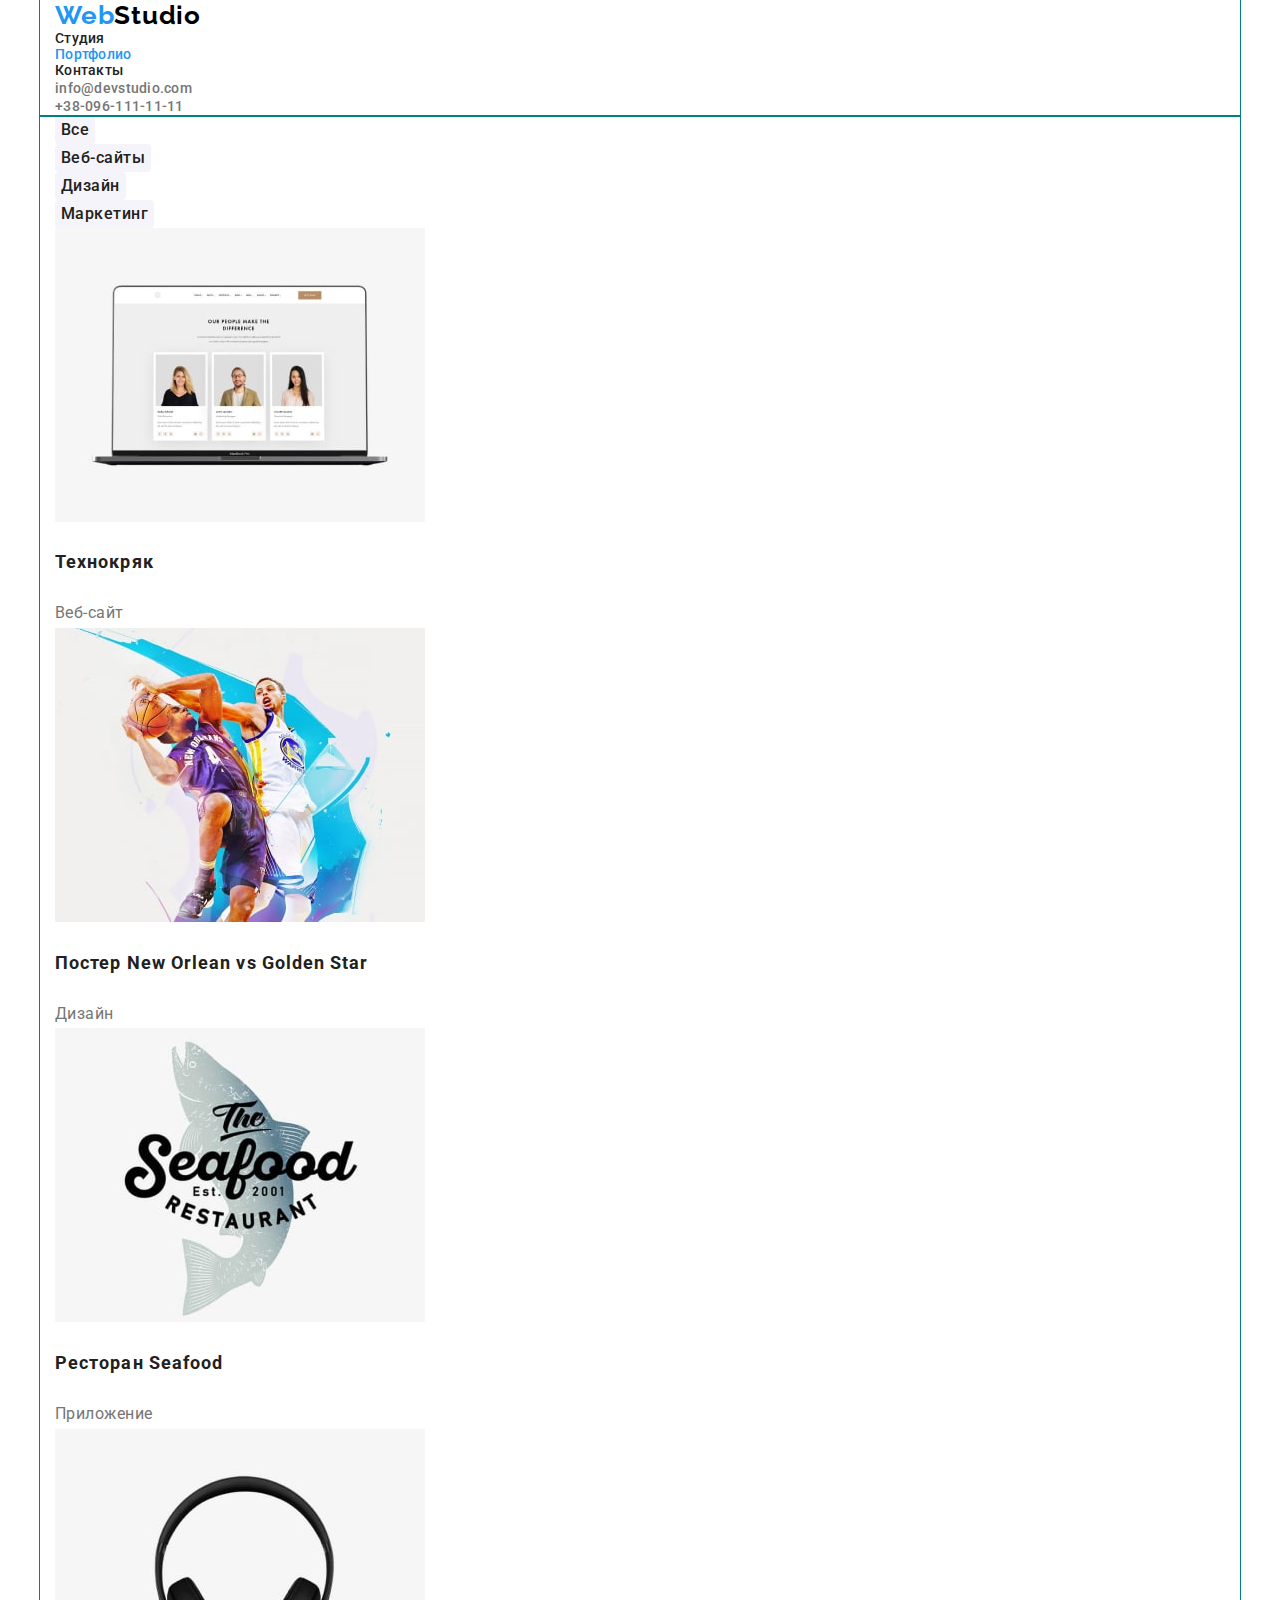
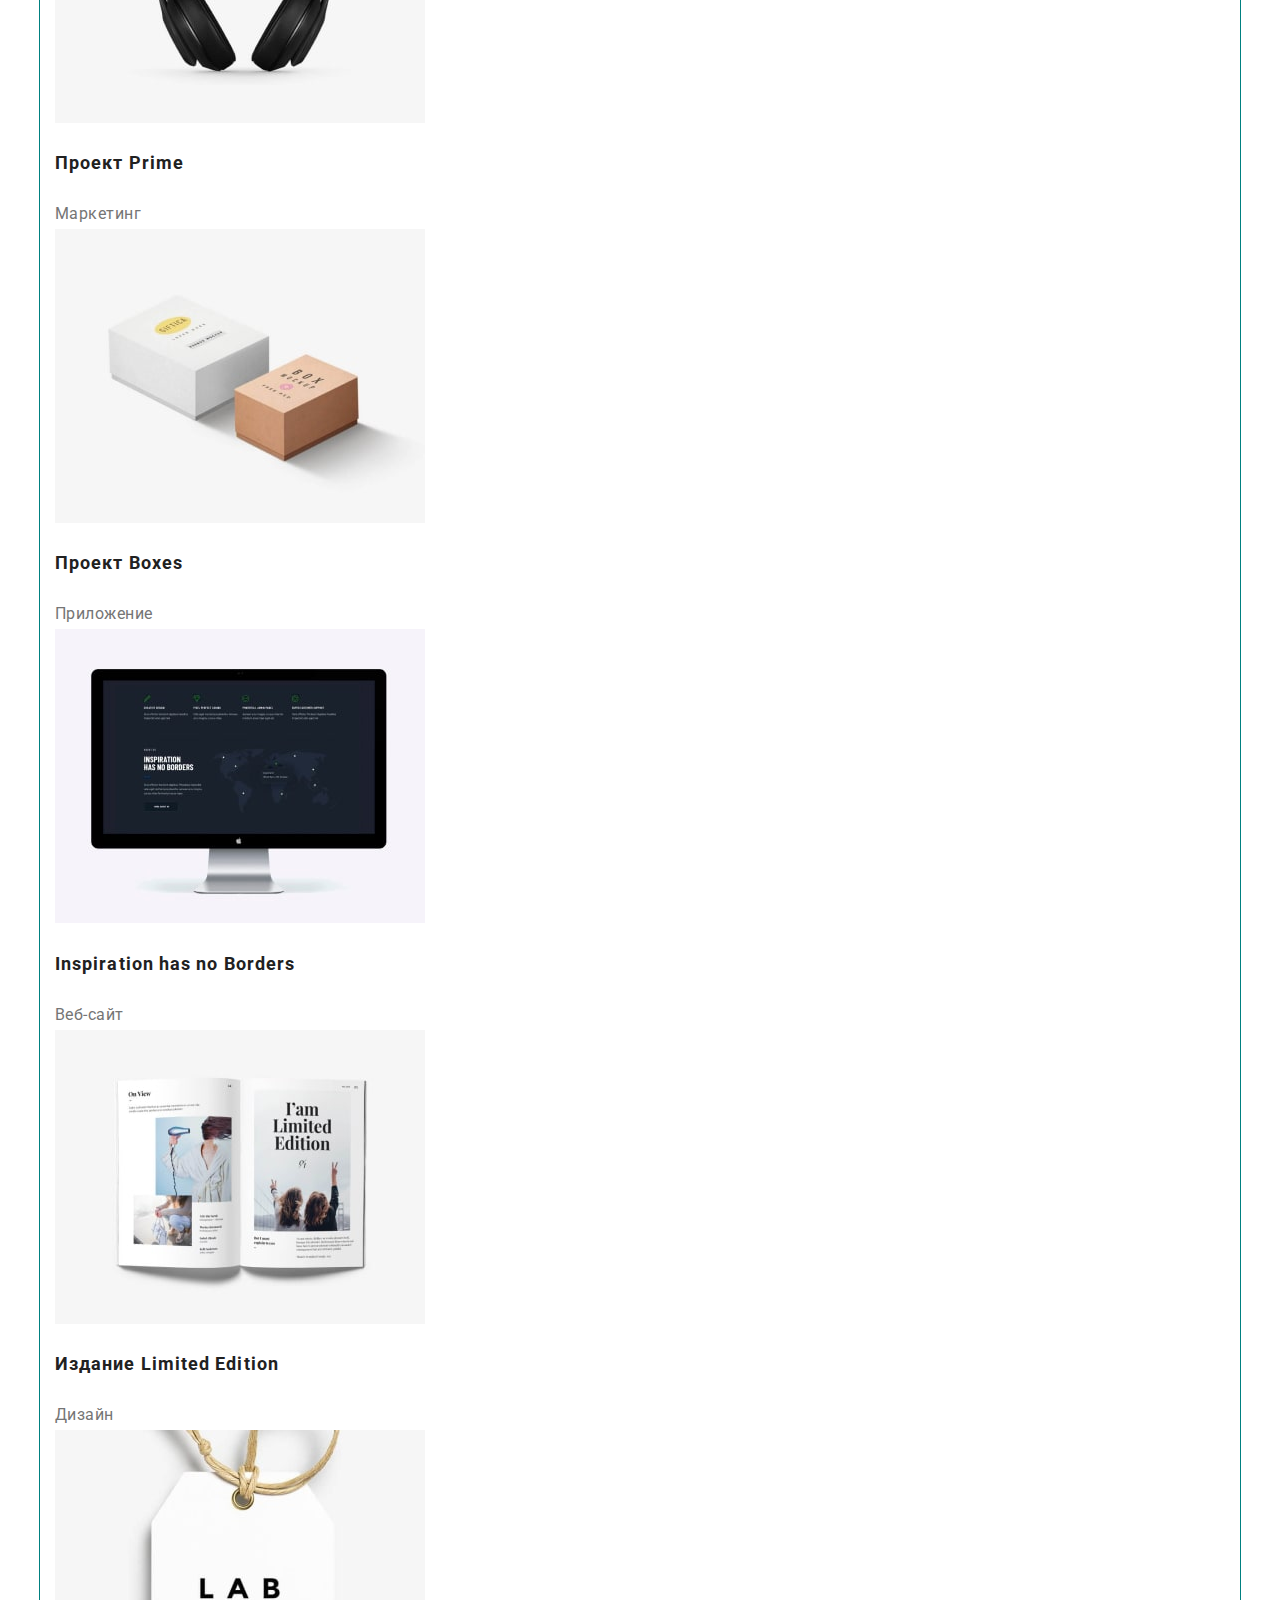
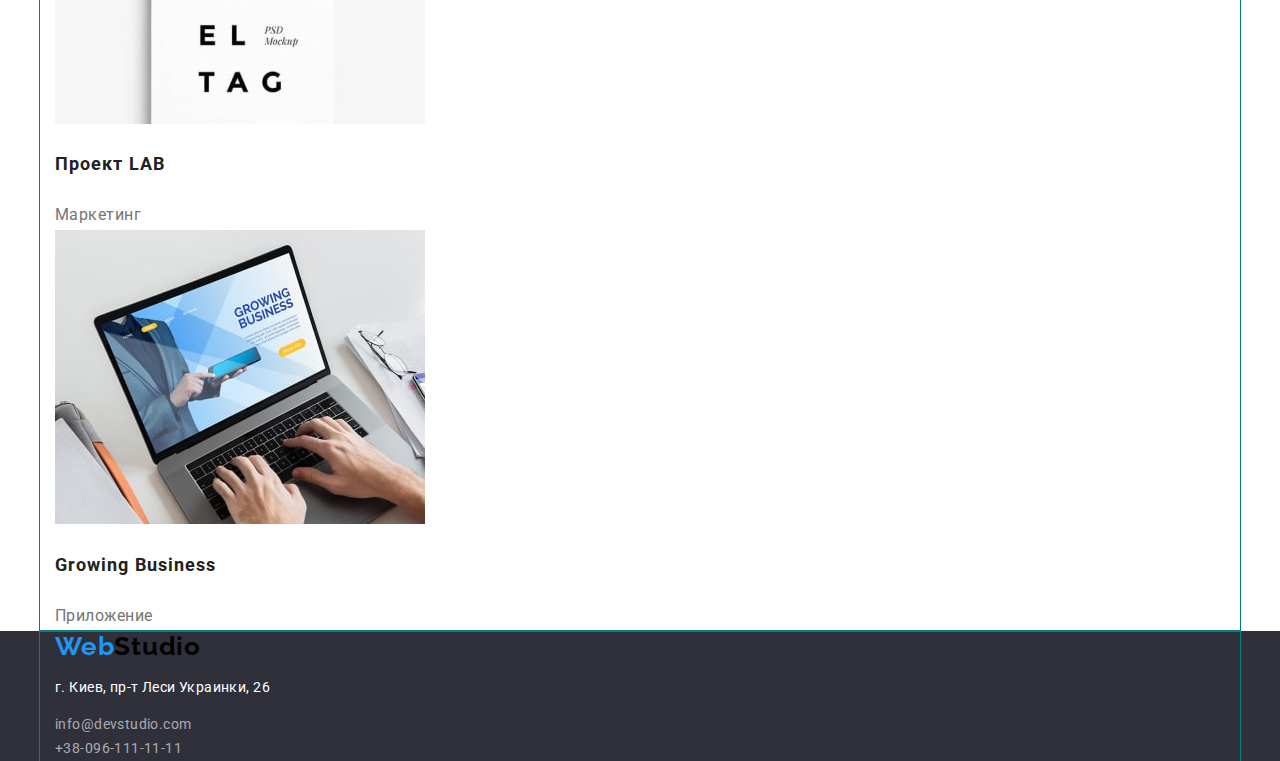
==== portfolio.html @ 567cd78f "Обнуляет margin, padding" ====
<!DOCTYPE html>
<html lang="ru">
  <head>
    <meta charset="UTF-8" />
    <meta http-equiv="X-UA-Compatible" content="IE=edge" />
    <meta name="viewport" content="width=device-width, initial-scale=1.0" />
    <title>Portfolio</title>
    <link rel="preconnect" href="https://fonts.googleapis.com" />
    <link rel="preconnect" href="https://fonts.gstatic.com" crossorigin />
    <link
      href="https://fonts.googleapis.com/css2?family=Raleway:wght@700&family=Roboto:wght@400;500;700;900&display=swap"
      rel="stylesheet"
    />
    <link
      rel="stylesheet"
      href="https://cdnjs.cloudflare.com/ajax/libs/modern-normalize/1.1.0/modern-normalize.min.css"
    />
    <link rel="stylesheet" href="./css/styles.css" />
  </head>
  <body class="page">
    <header class="page-header">
      <!-- Меню навигации -->
      <div class="container">
        <nav>
          <a href="./index.html" class="logo"><span class="part-one">Web</span>Studio</a>
          <ul class="site-nav list">
            <li>
              <a href="./index.html" class="link">Студия</a>
            </li>
            <li>
              <a href="./portfolio.html" class="link current">Портфолио</a>
            </li>
            <li>
              <a href="" class="link">Контакты</a>
            </li>
          </ul>
        </nav>
        <!-- Контакты -->
        <ul class="list">
          <li>
            <a href="mailto:info@devstudio.com " class="contact-nav">info@devstudio.com</a>
          </li>
          <li><a href="tel:+380961111111" class="contact-nav">+38-096-111-11-11</a></li>
        </ul>
      </div>
    </header>
    <main>
      <section class="section-portfolio">
        <div class="container">
          <ul class="list">
            <li><button class="button-link" type="button">Все</button></li>
            <li><button class="button-link" type="button">Веб-сайты</button></li>
            <li><button class="button-link" type="button">Дизайн</button></li>
            <li><button class="button-link" type="button">Маркетинг</button></li>
          </ul>

          <ul class="portfolio-list list">
            <li>
              <img
                src="./images/portfolio-image/portfolio-image1.jpg"
                alt="ноутбук с персоналом на экране"
                width="370"
                height="294"
              />
              <h3 class="title">Технокряк</h3>
              <p class="text">Веб-сайт</p>
            </li>
            <li>
              <img
                src="./images/portfolio-image/portfolio-image2.jpg"
                alt="два баскетболиста с мячём"
                width="370"
                height="294"
              />
              <h3 class="title">Постер New Orlean vs Golden Star</h3>
              <p class="text">Дизайн</p>
            </li>
            <li>
              <img
                src="./images/portfolio-image/portfolio-image3.jpg"
                alt="логотип ресторана "
                width="370"
                height="294"
              />
              <h3 class="title">Ресторан Seafood</h3>
              <p class="text">Приложение</p>
            </li>
            <li>
              <img
                src="./images/portfolio-image/portfolio-image4.jpg"
                alt="наушники"
                width="370"
                height="294"
              />
              <h3 class="title">Проект Prime</h3>
              <p class="text">Маркетинг</p>
            </li>
            <li>
              <img
                src="./images/portfolio-image/portfolio-image5.jpg"
                alt="две картонные коробки"
                width="370"
                height="294"
              />
              <h3 class="title">Проект Boxes</h3>
              <p class="text">Приложение</p>
            </li>
            <li>
              <img
                src="./images/portfolio-image/portfolio-image6.jpg"
                alt="монитор"
                width="370"
                height="294"
              />
              <h3 class="title">Inspiration has no Borders</h3>
              <p class="text">Веб-сайт</p>
            </li>
            <li>
              <img
                src="./images/portfolio-image/portfolio-image7.jpg"
                alt="открытая книга"
                width="370"
                height="294"
              />
              <h3 class="title">Издание Limited Edition</h3>
              <p class="text">Дизайн</p>
            </li>
            <li>
              <img
                src="./images/portfolio-image/portfolio-image8.jpg"
                alt="этикетка с лэйблом"
                width="370"
                height="294"
              />
              <h3 class="title">Проект LAB</h3>
              <p class="text">Маркетинг</p>
            </li>
            <li>
              <img
                src="./images/portfolio-image/portfolio-image9.jpg"
                alt="мужчина работает на ноутбуке"
                width="370"
                height="294"
              />
              <h3 class="title">Growing Business</h3>
              <p class="text">Приложение</p>
            </li>
          </ul>
        </div>
      </section>
    </main>
    <!-- Подвал -->
    <footer class="footer">
      <div class="container">
        <a href="./index.html" class="logo"><span class="part-one">Web</span>Studio</a>
        <address>
          <p class="adres">г. Киев, пр-т Леси Украинки, 26</p>
          <ul class="list">
            <li>
              <a href="mailto:info@devstudio.com " class="contact-footer">info@devstudio.com</a>
            </li>
            <li><a href="tel:+380961111111" class="contact-footer">+38-096-111-11-11</a></li>
          </ul>
        </address>
      </div>
    </footer>
  </body>
</html>
---- css/styles.css ----
/* Цвет основного текста #757575 */
/* Цвет заголовков #212121 */
/* Белые цвет #ffffff */
/*Акцент  #2196F3*/
/* фон секции "наша команда" #F5F4FA */

:root {
  --primary-text-color: #757575;
  --title-text-color: #212121;
  --accent-color: #2196f3;
  --primary-white-color: #ffffff;
  --primary-button-color: #f5f4fa;
  --logo-second-part: #000000;
  --primary-bcg-color: #2f303a;
  --section-team-color: #f5f4fa;
}

.list {
  padding: 0;
  margin: 0;
  list-style: none;
}
a {
  text-decoration: none;
}

.page {
  background-color: var(--primary-white-color);
  color: var(--primary-text-color);
  font-family: Roboto, sans-serif;
}
.container {
  width: 1200px;
  padding-left: 15px;
  padding-right: 15px;
  margin: 0 auto;
  outline: solid 1px teal;
}

/*------------------------------------------------- logo------------------------------------ */
.logo {
  color: var(--logo-second-part);
  font-family: Raleway;
  font-weight: 700;
  font-size: 26px;
  line-height: 1.19;
  letter-spacing: 0.03em;
}

.logo .part-one {
  color: var(--accent-color);
}

/* главная навигация */
.site-nav {
  font-weight: 500;
  font-size: 14px;
  line-height: 1.14;
  letter-spacing: 0.02em;
}
.site-nav .link {
  color: var(--title-text-color);
}
.site-nav .link:hover,
.site-nav .link:focus {
  color: var(--accent-color);
}
.site-nav .link.current {
  color: var(--accent-color);
}

/*------------------------------------------ Контакты в главном меню -------------------------------*/

.contact-nav {
  color: var(--primary-text-color);
  font-style: normal;
  font-weight: 500;
  font-size: 14px;
  line-height: 1.14;
  letter-spacing: 0.02em;
}
.contact-nav:hover {
  color: var(--accent-color);
}

/*------------------------------------------------------- Секция hero ----------------------------------------*/
.hero {
  background-color: var(--primary-bcg-color);
}
.hero .title {
  margin-top: 0;
  margin-bottom: 0;
  color: var(--primary-white-color);
  font-style: normal;
  font-weight: 900;
  font-size: 44px;
  line-height: 1.36;
  text-align: center;
  letter-spacing: 0.06em;
  text-transform: uppercase;
}
.button {
  color: var(--primary-white-color);
  background-color: var(--accent-color);
  font-family: inherit;
  font-weight: 700;
  font-size: 16px;
  line-height: 1.88;
  /* display: flex;
  align-items: center; */
  text-align: center;
  padding: 10px 32px;
  display: inline-block;
  min-width: 200px;
  letter-spacing: 0.06em;
  border: none;
  border-radius: 4px;
  cursor: pointer;
}

/* -------------------------------------------------------Наши особенности --------------------------*/

.feature-list {
  margin-top: 0;
}
.feature-list .title {
  margin-top: 0;
  color: var(--title-text-color);
  font-style: 400;
  font-size: 14px;
  line-height: 1.14;
  letter-spacing: 0.03em;
  text-transform: uppercase;
}
.feature-list .text {
  font-style: normal;
  font-weight: 400;
  font-size: 14px;
  line-height: 1.71;
  letter-spacing: 0.03em;
}
/* --------------------------------------------------Чем мы занимаемся ---------------------------------*/
.section-work .title {
  margin-top: 0;
  margin-bottom: 0;
  color: var(--title-text-color);
  font-size: 36px;
  line-height: 1.17;
  text-align: center;
  letter-spacing: 0.03em;
}

/* ---------------------------------------------------Наша команда ------------------------------------------*/
.section-team {
  background-color: var(--section-team-color);
}
.section-team .title {
  margin-top: 0;
  margin-bottom: 0;
  color: var(--title-text-color);
  font-size: 36px;
  line-height: 1.17;
  text-align: center;
  letter-spacing: 0.03em;
}

.section-team .name {
  color: var(--title-text-color);
  font-style: normal;
  font-weight: 500;
  font-size: 16px;
  line-height: 1.19;
  letter-spacing: 0.03em;
}
.section-team .profession {
  margin-bottom: 0;
  font-style: normal;
  font-weight: 400;
  font-size: 16px;
  line-height: 1.19;
  letter-spacing: 0.03em;
}

/* -------------------------------------------Адрес и контакты футера */

.footer {
  background-color: var(--primary-bcg-color);
}

.adres {
  font-style: normal;
  font-weight: 400;
  font-size: 14px;
  line-height: 1.71;
  letter-spacing: 0.03em;
  color: var(--primary-white-color);
}

.contact-footer {
  font-style: normal;
  font-weight: 400;
  font-size: 14px;
  line-height: 1.71;
  letter-spacing: 0.03em;
  color: rgba(255, 255, 255, 0.6);
}
/*------------------------------------------------- СТИЛИ ПОРТФОЛИО --------------------------------------*/

/* ---------------------------------------------Кнопки фильтра Портфолио -----------------------------------*/
.button-link {
  color: var(--title-text-color);
  background-color: var(--primary-button-color);
  font-family: inherit;
  font-weight: 500;
  font-size: 16px;
  line-height: 1.63;
  letter-spacing: 0.03em;
  border: none;
  border-radius: 4px;
  cursor: pointer;
}

.button-link:hover,
.button-link:focus {
  color: var(--primary-white-color);
  background-color: var(--accent-color);
}
/* ----------------------------------------------Основная секция портфолио -------------------------------------*/
.portfolio-list .title {
  color: var(--title-text-color);
  font-style: normal;
  font-weight: 700;
  font-size: 18px;
  line-height: 2;
  letter-spacing: 0.06em;
}
.portfolio-list .text {
  margin-bottom: 0;
  font-style: normal;
  font-weight: 400;
  font-size: 16px;
  line-height: 1.87;
  letter-spacing: 0.03em;
}
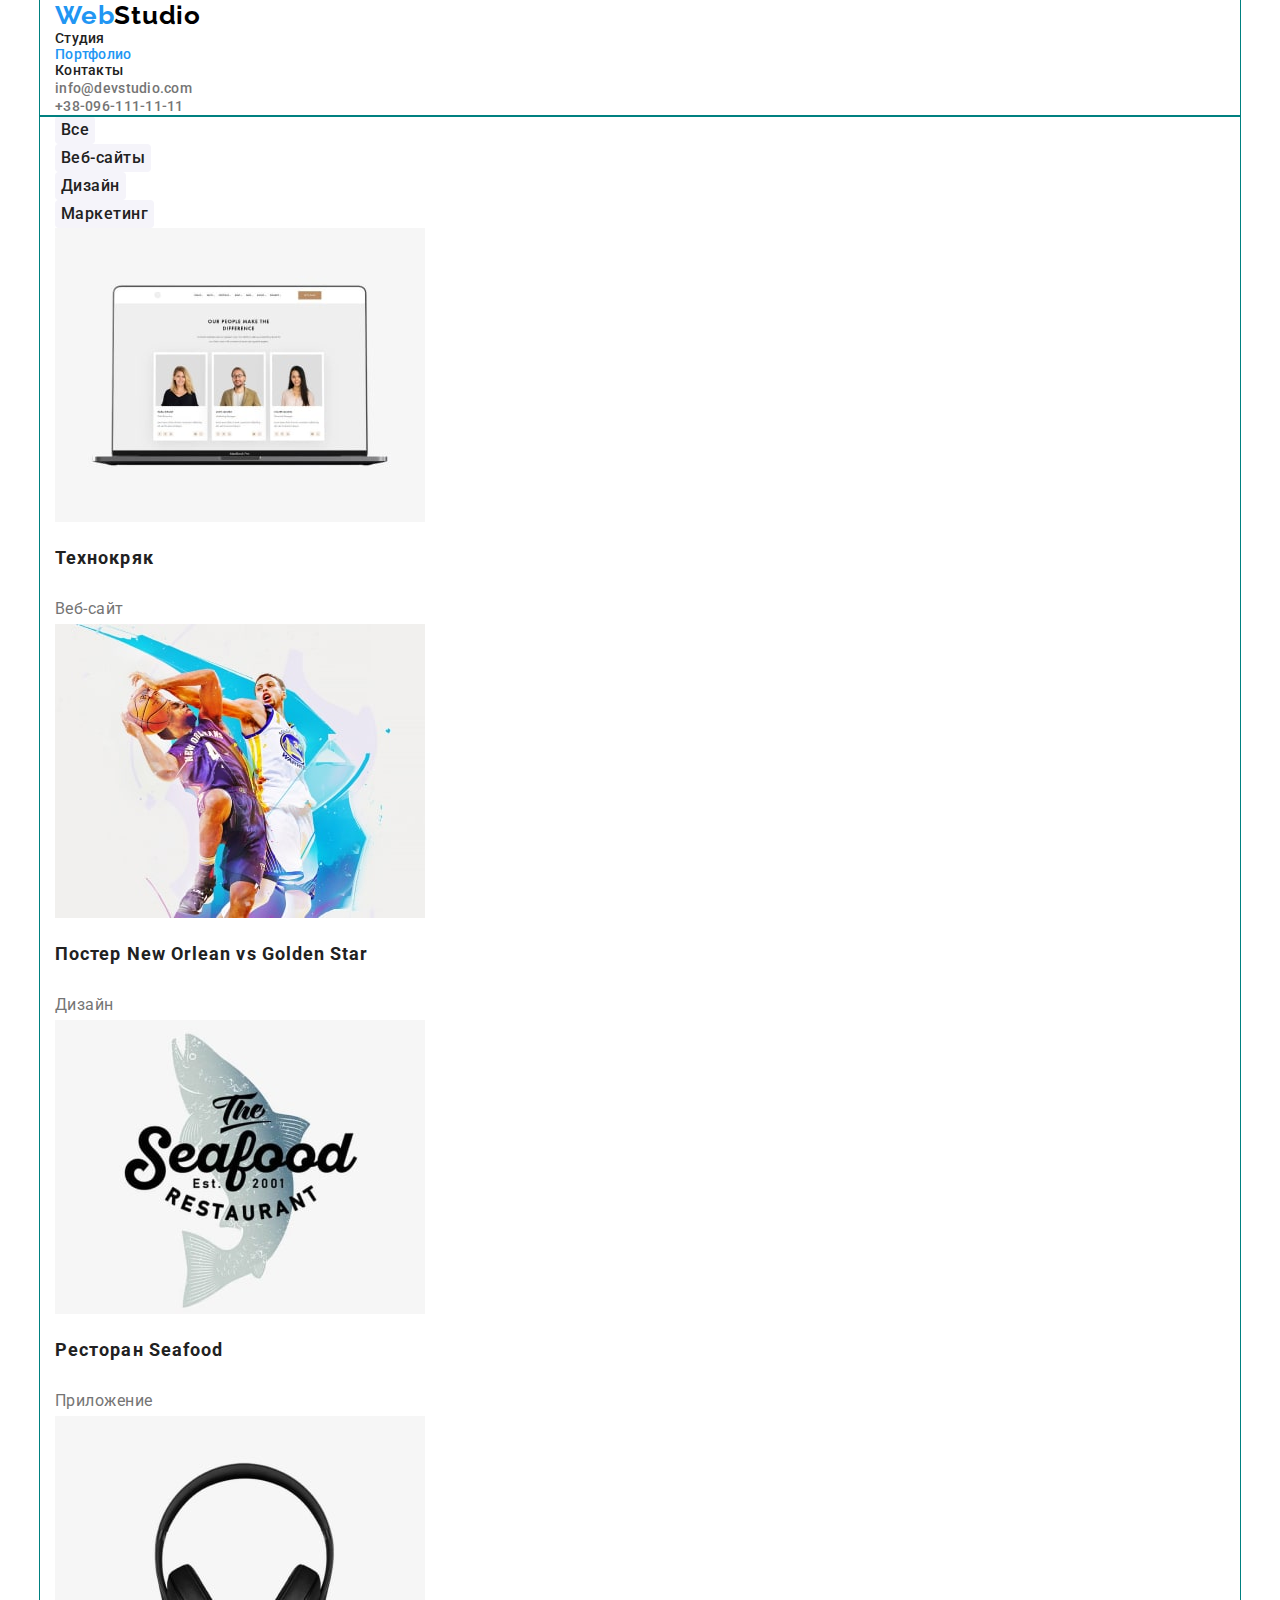
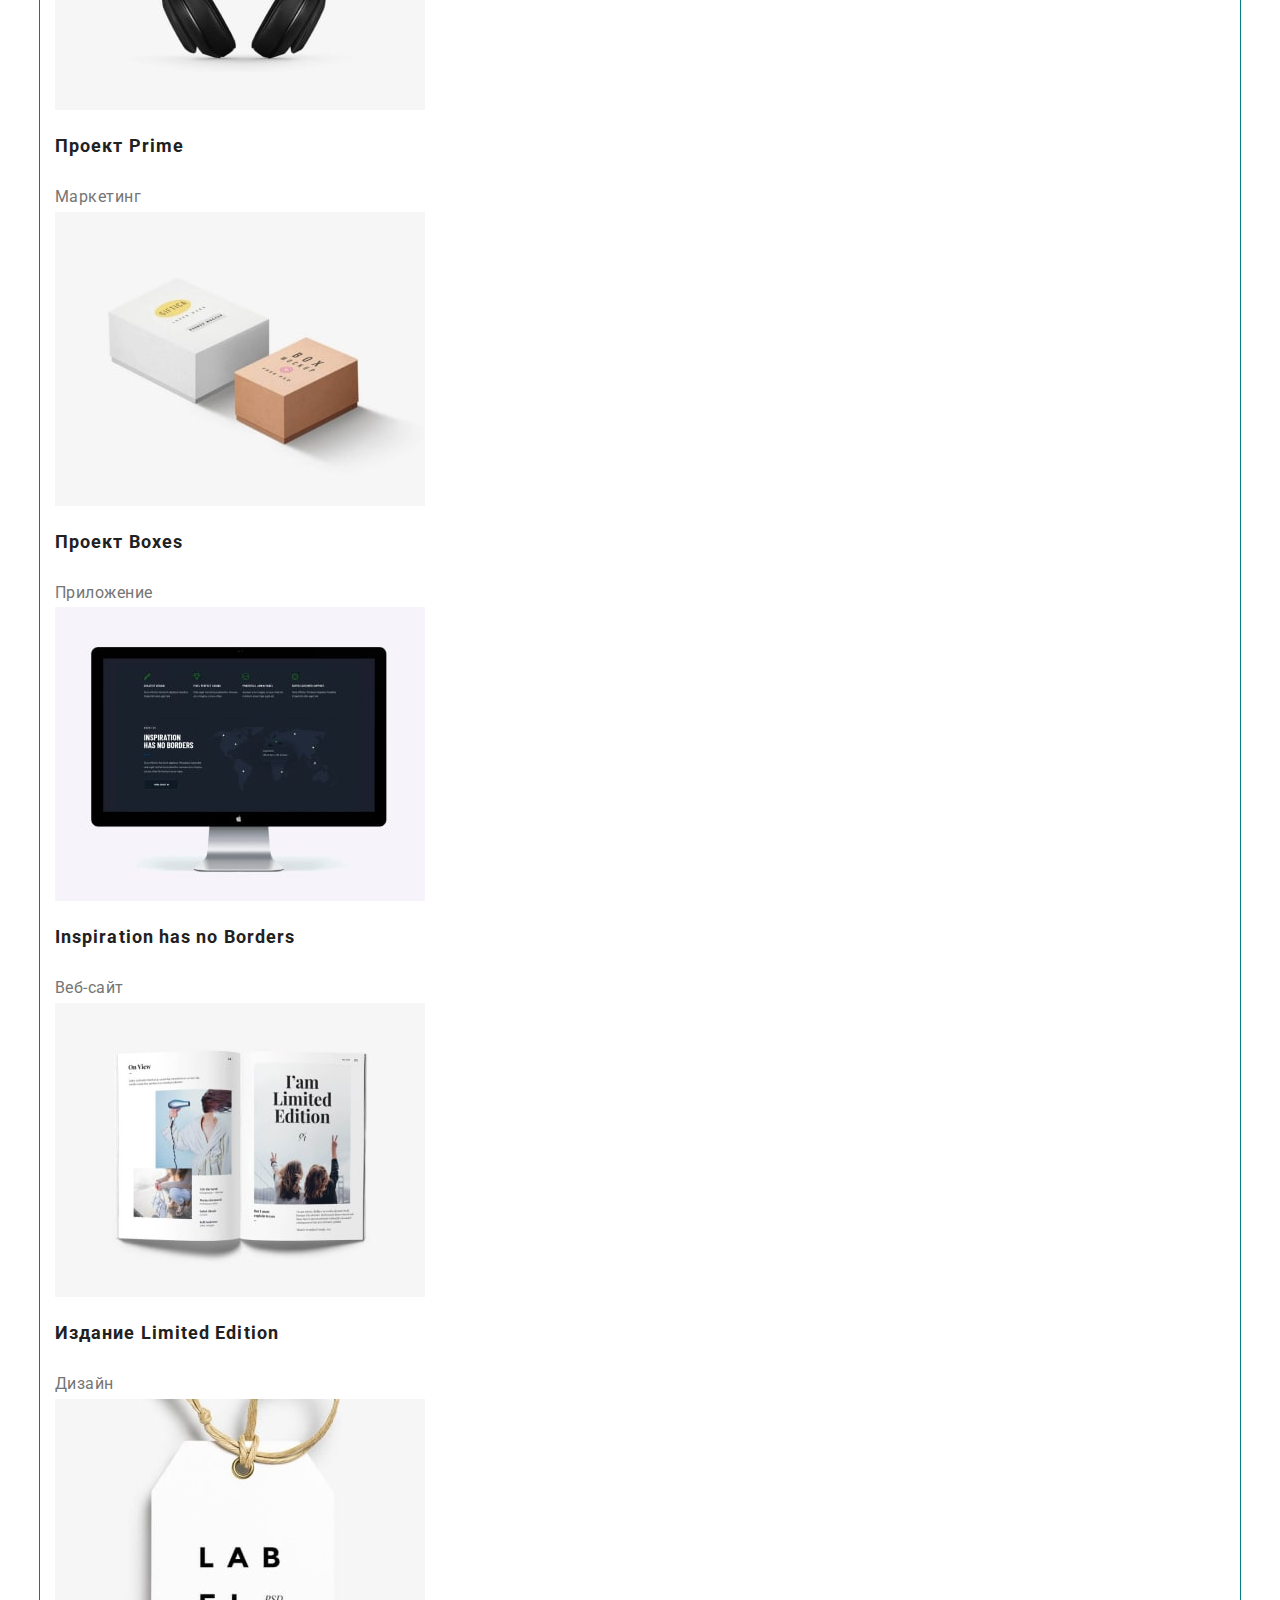
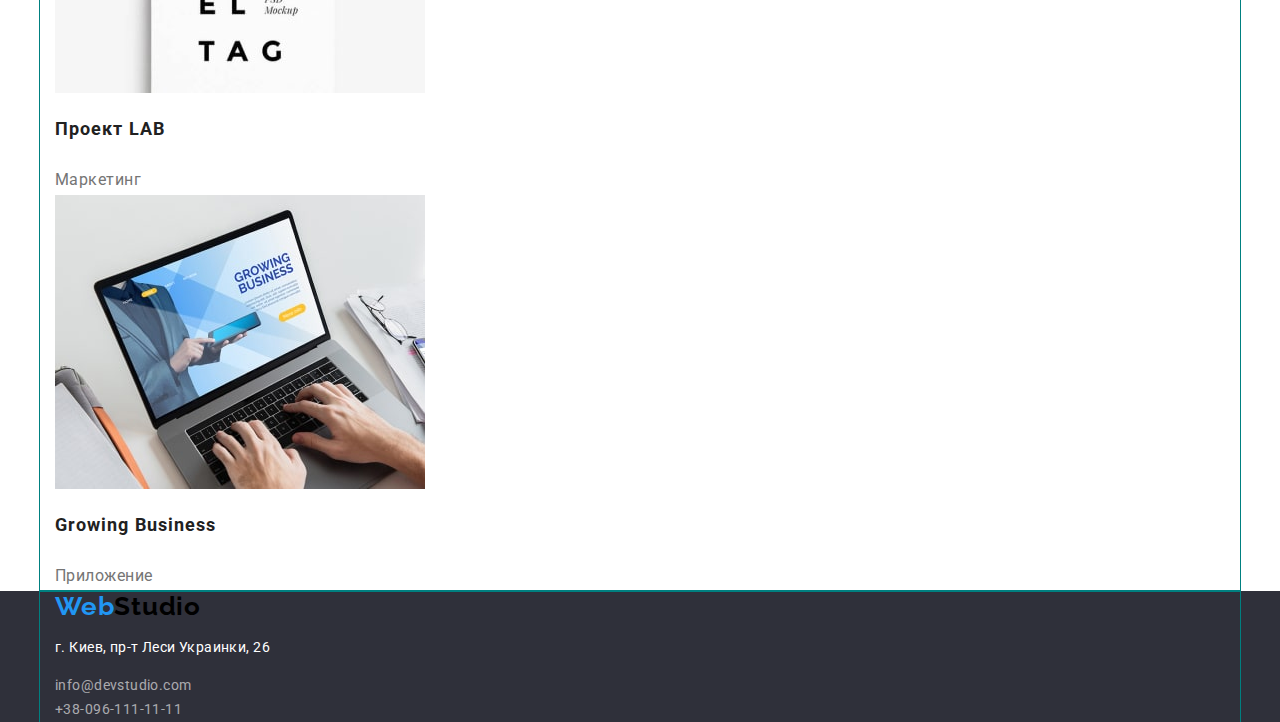
==== commit 5f6f233a: "Убирает нижний отступ у фото" ====
--- a/portfolio.html
+++ b/portfolio.html
@@ -46,6 +46,7 @@
     </header>
     <main>
       <section class="section-portfolio">
+        <h2 class="visually-hidden">Наши работы</h2>
         <div class="container">
           <ul class="list">
             <li><button class="button-link" type="button">Все</button></li>
@@ -57,6 +58,7 @@
           <ul class="portfolio-list list">
             <li>
               <img
+                class="no-grap"
                 src="./images/portfolio-image/portfolio-image1.jpg"
                 alt="ноутбук с персоналом на экране"
                 width="370"
@@ -67,6 +69,7 @@
             </li>
             <li>
               <img
+                class="no-grap"
                 src="./images/portfolio-image/portfolio-image2.jpg"
                 alt="два баскетболиста с мячём"
                 width="370"
@@ -77,6 +80,7 @@
             </li>
             <li>
               <img
+                class="no-grap"
                 src="./images/portfolio-image/portfolio-image3.jpg"
                 alt="логотип ресторана "
                 width="370"
@@ -87,6 +91,7 @@
             </li>
             <li>
               <img
+                class="no-grap"
                 src="./images/portfolio-image/portfolio-image4.jpg"
                 alt="наушники"
                 width="370"
@@ -97,6 +102,7 @@
             </li>
             <li>
               <img
+                class="no-grap"
                 src="./images/portfolio-image/portfolio-image5.jpg"
                 alt="две картонные коробки"
                 width="370"
@@ -107,6 +113,7 @@
             </li>
             <li>
               <img
+                class="no-grap"
                 src="./images/portfolio-image/portfolio-image6.jpg"
                 alt="монитор"
                 width="370"
@@ -117,6 +124,7 @@
             </li>
             <li>
               <img
+                class="no-grap"
                 src="./images/portfolio-image/portfolio-image7.jpg"
                 alt="открытая книга"
                 width="370"
@@ -127,6 +135,7 @@
             </li>
             <li>
               <img
+                class="no-grap"
                 src="./images/portfolio-image/portfolio-image8.jpg"
                 alt="этикетка с лэйблом"
                 width="370"
@@ -137,6 +146,7 @@
             </li>
             <li>
               <img
+                class="no-grap"
                 src="./images/portfolio-image/portfolio-image9.jpg"
                 alt="мужчина работает на ноутбуке"
                 width="370"
--- a/css/styles.css
+++ b/css/styles.css
@@ -15,6 +15,14 @@
   --section-team-color: #f5f4fa;
 }
 
+.visually-hidden {
+  position: absolute;
+  clip: rect(0 0 0 0);
+  width: 1px;
+  height: 1px;
+  margin: -1px;
+}
+
 .list {
   padding: 0;
   margin: 0;
@@ -35,6 +43,9 @@
   padding-right: 15px;
   margin: 0 auto;
   outline: solid 1px teal;
+}
+.no-grap {
+  display: block;
 }
 
 /*------------------------------------------------- logo------------------------------------ */
@@ -140,6 +151,10 @@
   letter-spacing: 0.03em;
 }
 /* --------------------------------------------------Чем мы занимаемся ---------------------------------*/
+.section-work {
+  background-color: tomato;
+}
+
 .section-work .title {
   margin-top: 0;
   margin-bottom: 0;
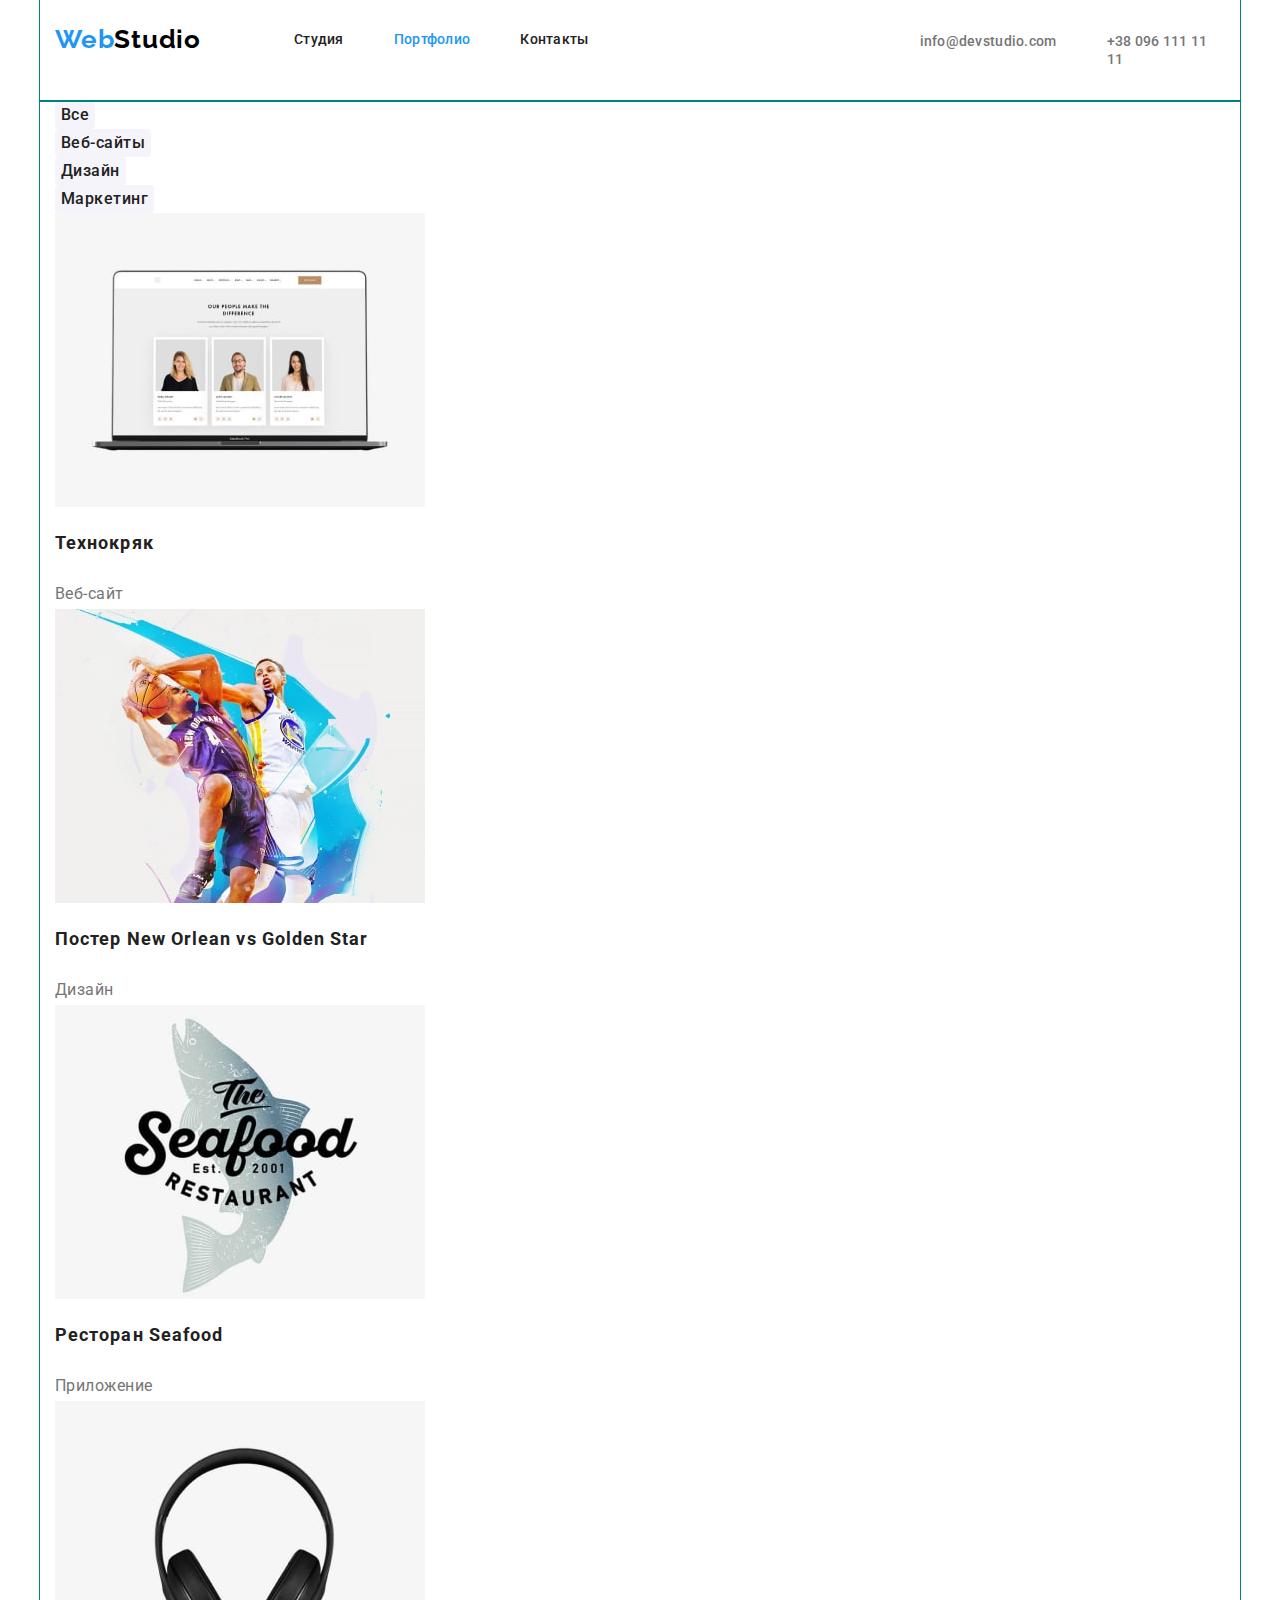
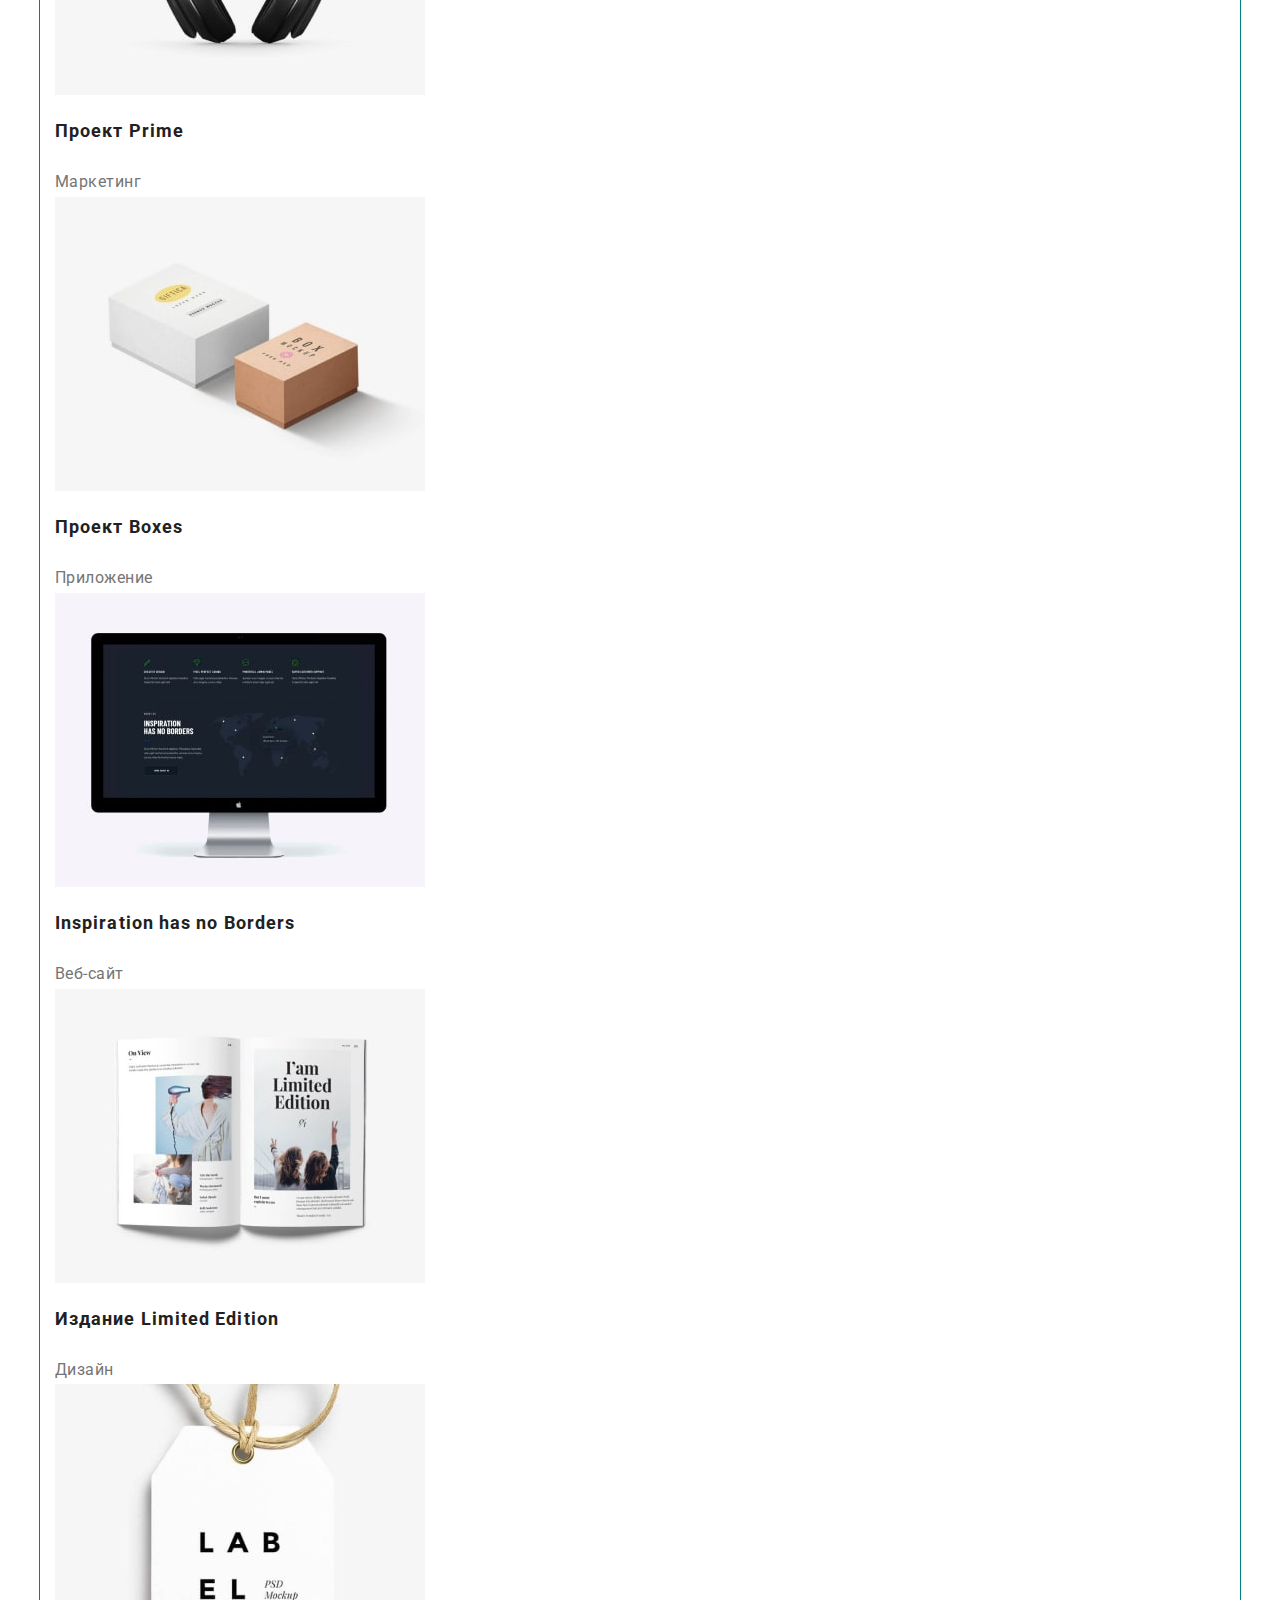
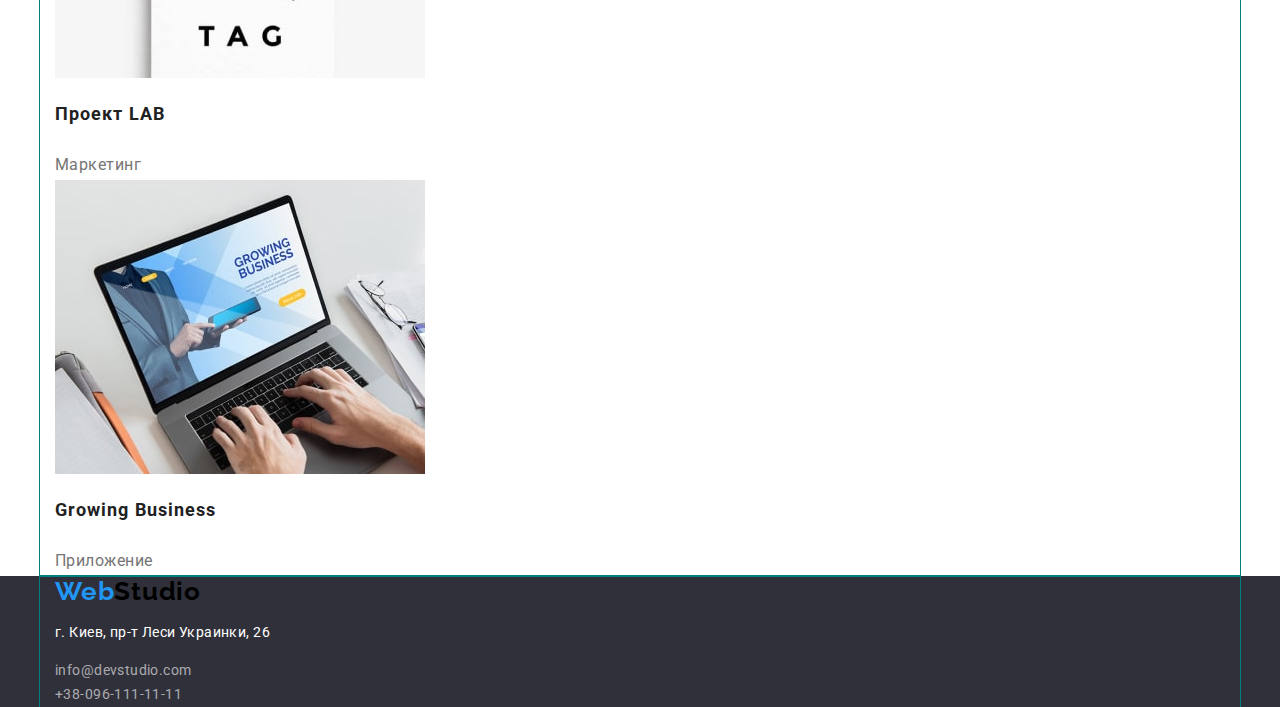
==== commit f5162640: "Делает header portfolio" ====
--- a/portfolio.html
+++ b/portfolio.html
@@ -20,10 +20,10 @@
   <body class="page">
     <header class="page-header">
       <!-- Меню навигации -->
-      <div class="container">
-        <nav>
+      <div class="container position">
+        <nav class="position">
           <a href="./index.html" class="logo"><span class="part-one">Web</span>Studio</a>
-          <ul class="site-nav list">
+          <ul class="site-nav list position">
             <li>
               <a href="./index.html" class="link">Студия</a>
             </li>
@@ -36,11 +36,11 @@
           </ul>
         </nav>
         <!-- Контакты -->
-        <ul class="list">
+        <ul class="list position list-nav">
           <li>
             <a href="mailto:info@devstudio.com " class="contact-nav">info@devstudio.com</a>
           </li>
-          <li><a href="tel:+380961111111" class="contact-nav">+38-096-111-11-11</a></li>
+          <li><a href="tel:+380961111111" class="contact-nav">+38 096 111 11 11</a></li>
         </ul>
       </div>
     </header>
--- a/css/styles.css
+++ b/css/styles.css
@@ -38,6 +38,7 @@
   font-family: Roboto, sans-serif;
 }
 .container {
+  /* display: flex; */
   width: 1200px;
   padding-left: 15px;
   padding-right: 15px;
@@ -49,7 +50,16 @@
 }
 
 /*------------------------------------------------- logo------------------------------------ */
+
+.container.position {
+  display: flex;
+}
+.position {
+  display: flex;
+}
 .logo {
+  padding-top: 24px;
+  margin: 0 93px 25px 0;
   color: var(--logo-second-part);
   font-family: Raleway;
   font-weight: 700;
@@ -64,14 +74,31 @@
 
 /* главная навигация */
 .site-nav {
+  /* display: flex; */
   font-weight: 500;
   font-size: 14px;
   line-height: 1.14;
   letter-spacing: 0.02em;
 }
+.site-nav > li:first-child {
+  margin-left: 0;
+  margin-right: 0;
+}
+.site-nav > li:last-child {
+  margin-right: 331px;
+  margin-left: 0;
+}
 .site-nav .link {
   color: var(--title-text-color);
-}
+  /* margin: 0 50px 32px 50px;
+  padding-top: 32px;
+  outline: tomato; */
+}
+.site-nav > li {
+  margin: 0 50px 32px 50px;
+  padding-top: 32px;
+}
+
 .site-nav .link:hover,
 .site-nav .link:focus {
   color: var(--accent-color);
@@ -82,6 +109,20 @@
 
 /*------------------------------------------ Контакты в главном меню -------------------------------*/
 
+/* .list-nav {
+  padding-top: 32px;
+} */
+.list-nav > li:first-child {
+  margin-right: 50px;
+  margin-bottom: 32px;
+  padding-top: 32px;
+  margin-left: 0;
+}
+.list-nav > li:last-child {
+  margin-right: 0;
+  padding-top: 32px;
+  margin-bottom: 32px;
+}
 .contact-nav {
   color: var(--primary-text-color);
   font-style: normal;
@@ -151,10 +192,6 @@
   letter-spacing: 0.03em;
 }
 /* --------------------------------------------------Чем мы занимаемся ---------------------------------*/
-.section-work {
-  background-color: tomato;
-}
-
 .section-work .title {
   margin-top: 0;
   margin-bottom: 0;
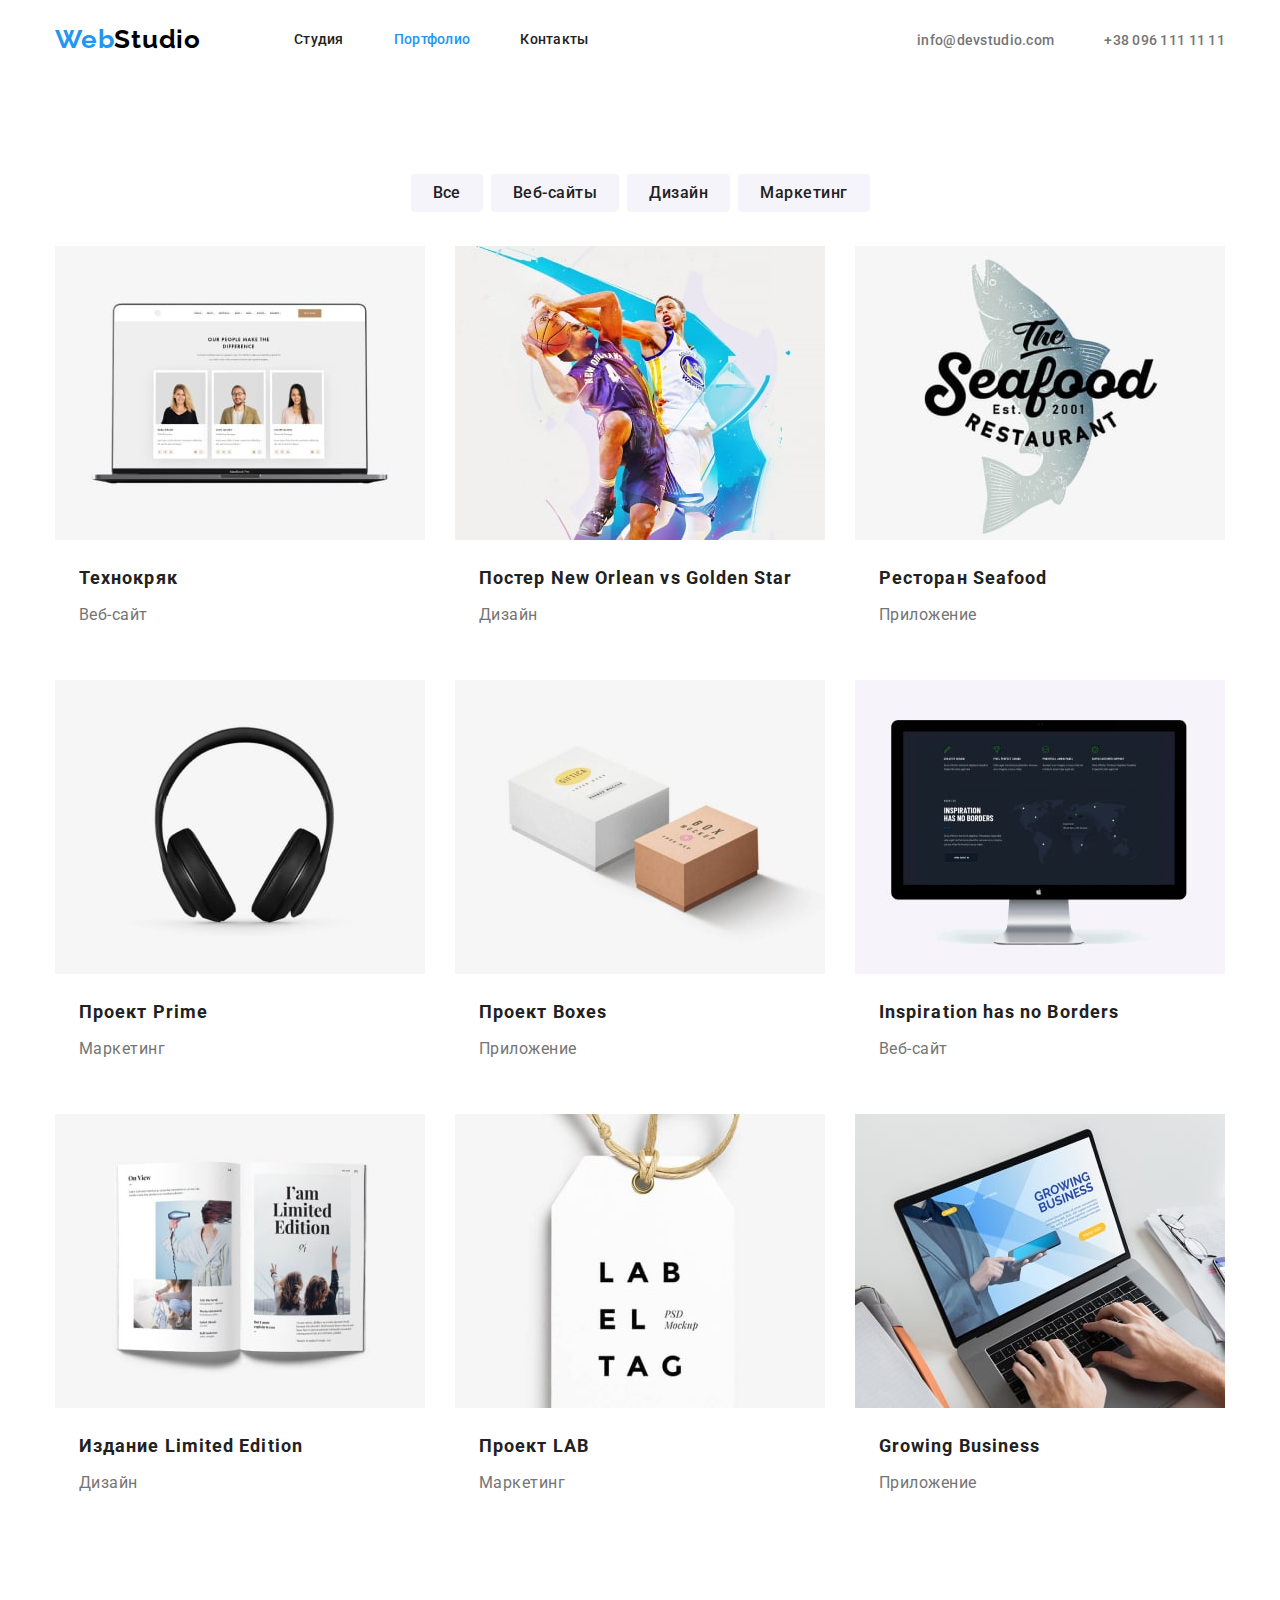
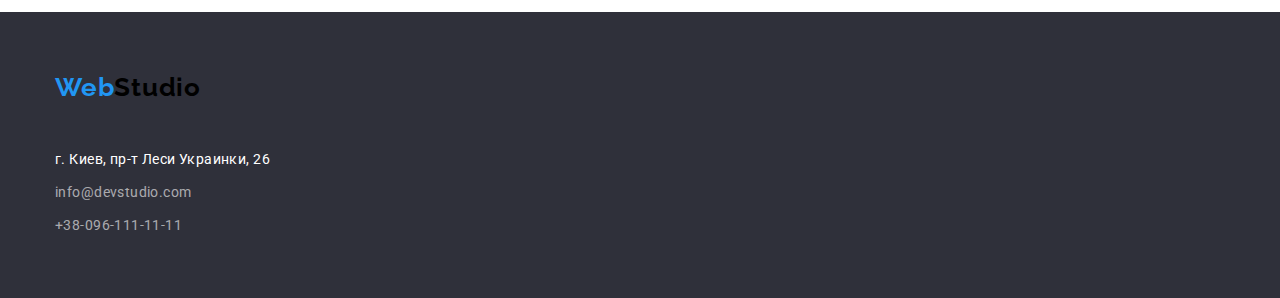
==== commit f975cf9a: "Делает полностью позиционирование" ====
--- a/portfolio.html
+++ b/portfolio.html
@@ -18,45 +18,48 @@
     <link rel="stylesheet" href="./css/styles.css" />
   </head>
   <body class="page">
-    <header class="page-header">
-      <!-- Меню навигации -->
-      <div class="container position">
-        <nav class="position">
-          <a href="./index.html" class="logo"><span class="part-one">Web</span>Studio</a>
-          <ul class="site-nav list position">
-            <li>
-              <a href="./index.html" class="link">Студия</a>
-            </li>
-            <li>
-              <a href="./portfolio.html" class="link current">Портфолио</a>
-            </li>
-            <li>
-              <a href="" class="link">Контакты</a>
-            </li>
-          </ul>
-        </nav>
-        <!-- Контакты -->
-        <ul class="list position list-nav">
-          <li>
-            <a href="mailto:info@devstudio.com " class="contact-nav">info@devstudio.com</a>
+    <header class="page-header container">
+      <!---------------------------------------- Меню навигации -->
+      <!-- <div class="container position"> -->
+      <nav class="main-nav">
+        <a href="./index.html" class="logo"><span class="part-one">Web</span>Studio</a>
+
+        <ul class="site-nav list">
+          <li class="item">
+            <a href="./index.html" class="link">Студия</a>
           </li>
-          <li><a href="tel:+380961111111" class="contact-nav">+38 096 111 11 11</a></li>
+          <li class="item">
+            <a href="./portfolio.html" class="link current">Портфолио</a>
+          </li>
+          <li class="item">
+            <a href="" class="link">Контакты</a>
+          </li>
         </ul>
-      </div>
+      </nav>
+      <!--------------------------------------------- Контакты -->
+      
+      <ul class="list list-nav">
+        <li class="item">
+          <a href="mailto:info@devstudio.com " class="contact-nav">info@devstudio.com</a>
+        </li">
+        <li class="item"><a href="tel:+380961111111" class="contact-nav">+38 096 111 11 11</a></li>
+      </ul>
+      
+      <!-- </div> -->
     </header>
     <main>
       <section class="section-portfolio">
         <h2 class="visually-hidden">Наши работы</h2>
         <div class="container">
-          <ul class="list">
-            <li><button class="button-link" type="button">Все</button></li>
-            <li><button class="button-link" type="button">Веб-сайты</button></li>
-            <li><button class="button-link" type="button">Дизайн</button></li>
-            <li><button class="button-link" type="button">Маркетинг</button></li>
+          <ul class="galary-btn list">
+            <li class="item"><button class="button-link" type="button">Все</button></li>
+            <li class="item"><button class="button-link" type="button">Веб-сайты</button></li>
+            <li class="item"><button class="button-link" type="button">Дизайн</button></li>
+            <li class="item"><button class="button-link" type="button">Маркетинг</button></li>
           </ul>
 
           <ul class="portfolio-list list">
-            <li>
+            <li class="item">
               <img
                 class="no-grap"
                 src="./images/portfolio-image/portfolio-image1.jpg"
@@ -64,10 +67,13 @@
                 width="370"
                 height="294"
               />
+              <div class="portfolio-subtitle">
               <h3 class="title">Технокряк</h3>
               <p class="text">Веб-сайт</p>
-            </li>
-            <li>
+              </div>
+            </li>
+            
+            <li class="item">
               <img
                 class="no-grap"
                 src="./images/portfolio-image/portfolio-image2.jpg"
@@ -75,10 +81,13 @@
                 width="370"
                 height="294"
               />
+              <div class="portfolio-subtitle">
               <h3 class="title">Постер New Orlean vs Golden Star</h3>
               <p class="text">Дизайн</p>
-            </li>
-            <li>
+              </div>
+            </li>
+
+            <li class="item">
               <img
                 class="no-grap"
                 src="./images/portfolio-image/portfolio-image3.jpg"
@@ -86,10 +95,13 @@
                 width="370"
                 height="294"
               />
+              <div class="portfolio-subtitle">
               <h3 class="title">Ресторан Seafood</h3>
               <p class="text">Приложение</p>
-            </li>
-            <li>
+              </div>
+            </li>
+
+            <li class="item">
               <img
                 class="no-grap"
                 src="./images/portfolio-image/portfolio-image4.jpg"
@@ -97,10 +109,13 @@
                 width="370"
                 height="294"
               />
+              <div class="portfolio-subtitle">
               <h3 class="title">Проект Prime</h3>
               <p class="text">Маркетинг</p>
-            </li>
-            <li>
+              </div>
+            </li>
+
+            <li class="item">
               <img
                 class="no-grap"
                 src="./images/portfolio-image/portfolio-image5.jpg"
@@ -108,10 +123,13 @@
                 width="370"
                 height="294"
               />
+              <div class="portfolio-subtitle">
               <h3 class="title">Проект Boxes</h3>
               <p class="text">Приложение</p>
-            </li>
-            <li>
+              </div>
+            </li>
+
+            <li class="item">
               <img
                 class="no-grap"
                 src="./images/portfolio-image/portfolio-image6.jpg"
@@ -119,10 +137,13 @@
                 width="370"
                 height="294"
               />
+              <div class="portfolio-subtitle">
               <h3 class="title">Inspiration has no Borders</h3>
               <p class="text">Веб-сайт</p>
-            </li>
-            <li>
+              </div>
+            </li>
+
+            <li class="item">
               <img
                 class="no-grap"
                 src="./images/portfolio-image/portfolio-image7.jpg"
@@ -130,10 +151,12 @@
                 width="370"
                 height="294"
               />
+              <div class="portfolio-subtitle">
               <h3 class="title">Издание Limited Edition</h3>
               <p class="text">Дизайн</p>
-            </li>
-            <li>
+              </div>
+            </li>
+            <li class="item">
               <img
                 class="no-grap"
                 src="./images/portfolio-image/portfolio-image8.jpg"
@@ -141,10 +164,13 @@
                 width="370"
                 height="294"
               />
+              <div class="portfolio-subtitle">
               <h3 class="title">Проект LAB</h3>
               <p class="text">Маркетинг</p>
-            </li>
-            <li>
+              </div>
+            </li>
+            
+            <li class="item">
               <img
                 class="no-grap"
                 src="./images/portfolio-image/portfolio-image9.jpg"
@@ -152,8 +178,10 @@
                 width="370"
                 height="294"
               />
+              <div class="portfolio-subtitle">
               <h3 class="title">Growing Business</h3>
               <p class="text">Приложение</p>
+              </div>
             </li>
           </ul>
         </div>
--- a/css/styles.css
+++ b/css/styles.css
@@ -13,6 +13,8 @@
   --logo-second-part: #000000;
   --primary-bcg-color: #2f303a;
   --section-team-color: #f5f4fa;
+  /* Cетка для портфолио */
+  --portfolio-list-gap: 30px;
 }
 
 .visually-hidden {
@@ -38,28 +40,32 @@
   font-family: Roboto, sans-serif;
 }
 .container {
-  /* display: flex; */
   width: 1200px;
   padding-left: 15px;
   padding-right: 15px;
-  margin: 0 auto;
-  outline: solid 1px teal;
+  margin-left: auto;
+  margin-right: auto;
 }
 .no-grap {
   display: block;
 }
+img {
+  display: block;
+  max-width: 100%;
+}
 
 /*------------------------------------------------- logo------------------------------------ */
-
-.container.position {
-  display: flex;
-}
-.position {
-  display: flex;
-}
+/* .position {
+  display: flex;
+} */
+.page-header {
+  display: flex;
+}
+
 .logo {
-  padding-top: 24px;
-  margin: 0 93px 25px 0;
+  margin-right: 93px;
+  padding: 24px 0 25px 0;
+
   color: var(--logo-second-part);
   font-family: Raleway;
   font-weight: 700;
@@ -73,30 +79,36 @@
 }
 
 /* главная навигация */
+.main-nav {
+  display: flex;
+  align-items: center;
+}
 .site-nav {
-  /* display: flex; */
+  display: flex;
   font-weight: 500;
   font-size: 14px;
   line-height: 1.14;
   letter-spacing: 0.02em;
 }
-.site-nav > li:first-child {
+/* .site-nav > li:first-child {
   margin-left: 0;
   margin-right: 0;
-}
-.site-nav > li:last-child {
+} */
+/* .site-nav > li:last-child {
   margin-right: 331px;
   margin-left: 0;
-}
+} */
 .site-nav .link {
+  display: block;
+  padding-top: 32px;
+  padding-bottom: 32px;
   color: var(--title-text-color);
   /* margin: 0 50px 32px 50px;
   padding-top: 32px;
   outline: tomato; */
 }
-.site-nav > li {
-  margin: 0 50px 32px 50px;
-  padding-top: 32px;
+.site-nav .item:not(:last-child) {
+  margin-right: 50px;
 }
 
 .site-nav .link:hover,
@@ -109,10 +121,21 @@
 
 /*------------------------------------------ Контакты в главном меню -------------------------------*/
 
-/* .list-nav {
-  padding-top: 32px;
-} */
-.list-nav > li:first-child {
+/* .position-right {
+  display: flex;
+  justify-content: flex-end;
+} */
+.list-nav {
+  display: flex;
+  align-items: center;
+  margin-left: auto;
+}
+
+.list-nav .item:not(:last-child) {
+  margin-right: 50px;
+}
+
+/* .list-nav > li:first-child {
   margin-right: 50px;
   margin-bottom: 32px;
   padding-top: 32px;
@@ -122,8 +145,11 @@
   margin-right: 0;
   padding-top: 32px;
   margin-bottom: 32px;
-}
+} */
 .contact-nav {
+  padding-top: 32px;
+  padding-bottom: 32px;
+
   color: var(--primary-text-color);
   font-style: normal;
   font-weight: 500;
@@ -137,11 +163,17 @@
 
 /*------------------------------------------------------- Секция hero ----------------------------------------*/
 .hero {
+  padding-top: 200px;
+  height: 600px;
+  margin: 0 auto;
+  text-align: center;
+
   background-color: var(--primary-bcg-color);
 }
 .hero .title {
   margin-top: 0;
-  margin-bottom: 0;
+  margin-bottom: 30px;
+
   color: var(--primary-white-color);
   font-style: normal;
   font-weight: 900;
@@ -172,11 +204,18 @@
 
 /* -------------------------------------------------------Наши особенности --------------------------*/
 
+.feature {
+  padding-top: 94px;
+}
 .feature-list {
+  display: flex;
   margin-top: 0;
 }
+
 .feature-list .title {
   margin-top: 0;
+  margin-bottom: 0;
+  text-align: left;
   color: var(--title-text-color);
   font-style: 400;
   font-size: 14px;
@@ -184,7 +223,19 @@
   letter-spacing: 0.03em;
   text-transform: uppercase;
 }
+
+.feature-list .item {
+  max-width: 270px;
+}
+.feature-list .item:not(:last-child) {
+  margin-right: 30px;
+}
+
 .feature-list .text {
+  margin-top: 10px;
+  margin-bottom: 0;
+
+  text-align: left;
   font-style: normal;
   font-weight: 400;
   font-size: 14px;
@@ -192,9 +243,22 @@
   letter-spacing: 0.03em;
 }
 /* --------------------------------------------------Чем мы занимаемся ---------------------------------*/
+
+.section-work {
+  padding-top: 94px;
+  padding-bottom: 94px;
+}
+.section-work .list {
+  display: flex;
+  margin-top: 50px;
+}
+.section-work .item:not(:last-child) {
+  margin-right: 30px;
+}
 .section-work .title {
   margin-top: 0;
   margin-bottom: 0;
+
   color: var(--title-text-color);
   font-size: 36px;
   line-height: 1.17;
@@ -204,6 +268,9 @@
 
 /* ---------------------------------------------------Наша команда ------------------------------------------*/
 .section-team {
+  padding-top: 94px;
+  padding-bottom: 94px;
+
   background-color: var(--section-team-color);
 }
 .section-team .title {
@@ -216,7 +283,18 @@
   letter-spacing: 0.03em;
 }
 
+.team-list {
+  display: flex;
+  margin-top: 50px;
+}
+.section-team .item:not(:last-child) {
+  margin-right: 30px;
+}
+
 .section-team .name {
+  margin-top: 30px;
+  margin-bottom: 0;
+  text-align: center;
   color: var(--title-text-color);
   font-style: normal;
   font-weight: 500;
@@ -225,7 +303,10 @@
   letter-spacing: 0.03em;
 }
 .section-team .profession {
-  margin-bottom: 0;
+  margin-top: 10px;
+  margin-bottom: 0;
+
+  text-align: center;
   font-style: normal;
   font-weight: 400;
   font-size: 16px;
@@ -239,7 +320,14 @@
   background-color: var(--primary-bcg-color);
 }
 
+.footer .logo {
+  display: inline-block;
+  margin-right: 0;
+  padding-top: 60px;
+}
 .adres {
+  margin-top: 20px;
+  margin-bottom: 0;
   font-style: normal;
   font-weight: 400;
   font-size: 14px;
@@ -249,6 +337,9 @@
 }
 
 .contact-footer {
+  display: inline-block;
+  margin-top: 9px;
+
   font-style: normal;
   font-weight: 400;
   font-size: 14px;
@@ -256,10 +347,37 @@
   letter-spacing: 0.03em;
   color: rgba(255, 255, 255, 0.6);
 }
+
+.footer .list {
+  padding-bottom: 60px;
+}
 /*------------------------------------------------- СТИЛИ ПОРТФОЛИО --------------------------------------*/
 
 /* ---------------------------------------------Кнопки фильтра Портфолио -----------------------------------*/
+
+.section-portfolio {
+  padding-top: 94px;
+  padding-bottom: 94px;
+}
+
+.galary-btn {
+  display: flex;
+  justify-content: center;
+  margin-bottom: 34px;
+}
+
+/* .galary-btn .item + .item {
+  margin-left: 8px;
+} */
+.galary-btn .item:not(:last-child) {
+  margin-right: 8px;
+}
+
 .button-link {
+  display: block;
+  padding: 6px 22px;
+  min-width: 100%;
+
   color: var(--title-text-color);
   background-color: var(--primary-button-color);
   font-family: inherit;
@@ -278,6 +396,21 @@
   background-color: var(--accent-color);
 }
 /* ----------------------------------------------Основная секция портфолио -------------------------------------*/
+
+.portfolio-list {
+  display: flex;
+  flex-wrap: wrap;
+
+  margin-top: calc(-1 * var(--portfolio-list-gap));
+  margin-left: calc(-1 * var(--portfolio-list-gap));
+}
+
+.portfolio-list .item {
+  flex-basis: calc(100% / 3 - 30px);
+  margin-top: var(--portfolio-list-gap);
+  margin-left: var(--portfolio-list-gap);
+}
+
 .portfolio-list .title {
   color: var(--title-text-color);
   font-style: normal;
@@ -294,3 +427,12 @@
   line-height: 1.87;
   letter-spacing: 0.03em;
 }
+.portfolio-subtitle {
+  padding: 20px 24px;
+}
+.portfolio-subtitle .title {
+  margin: 0;
+}
+.portfolio-subtitle .text {
+  margin-top: 4px;
+}
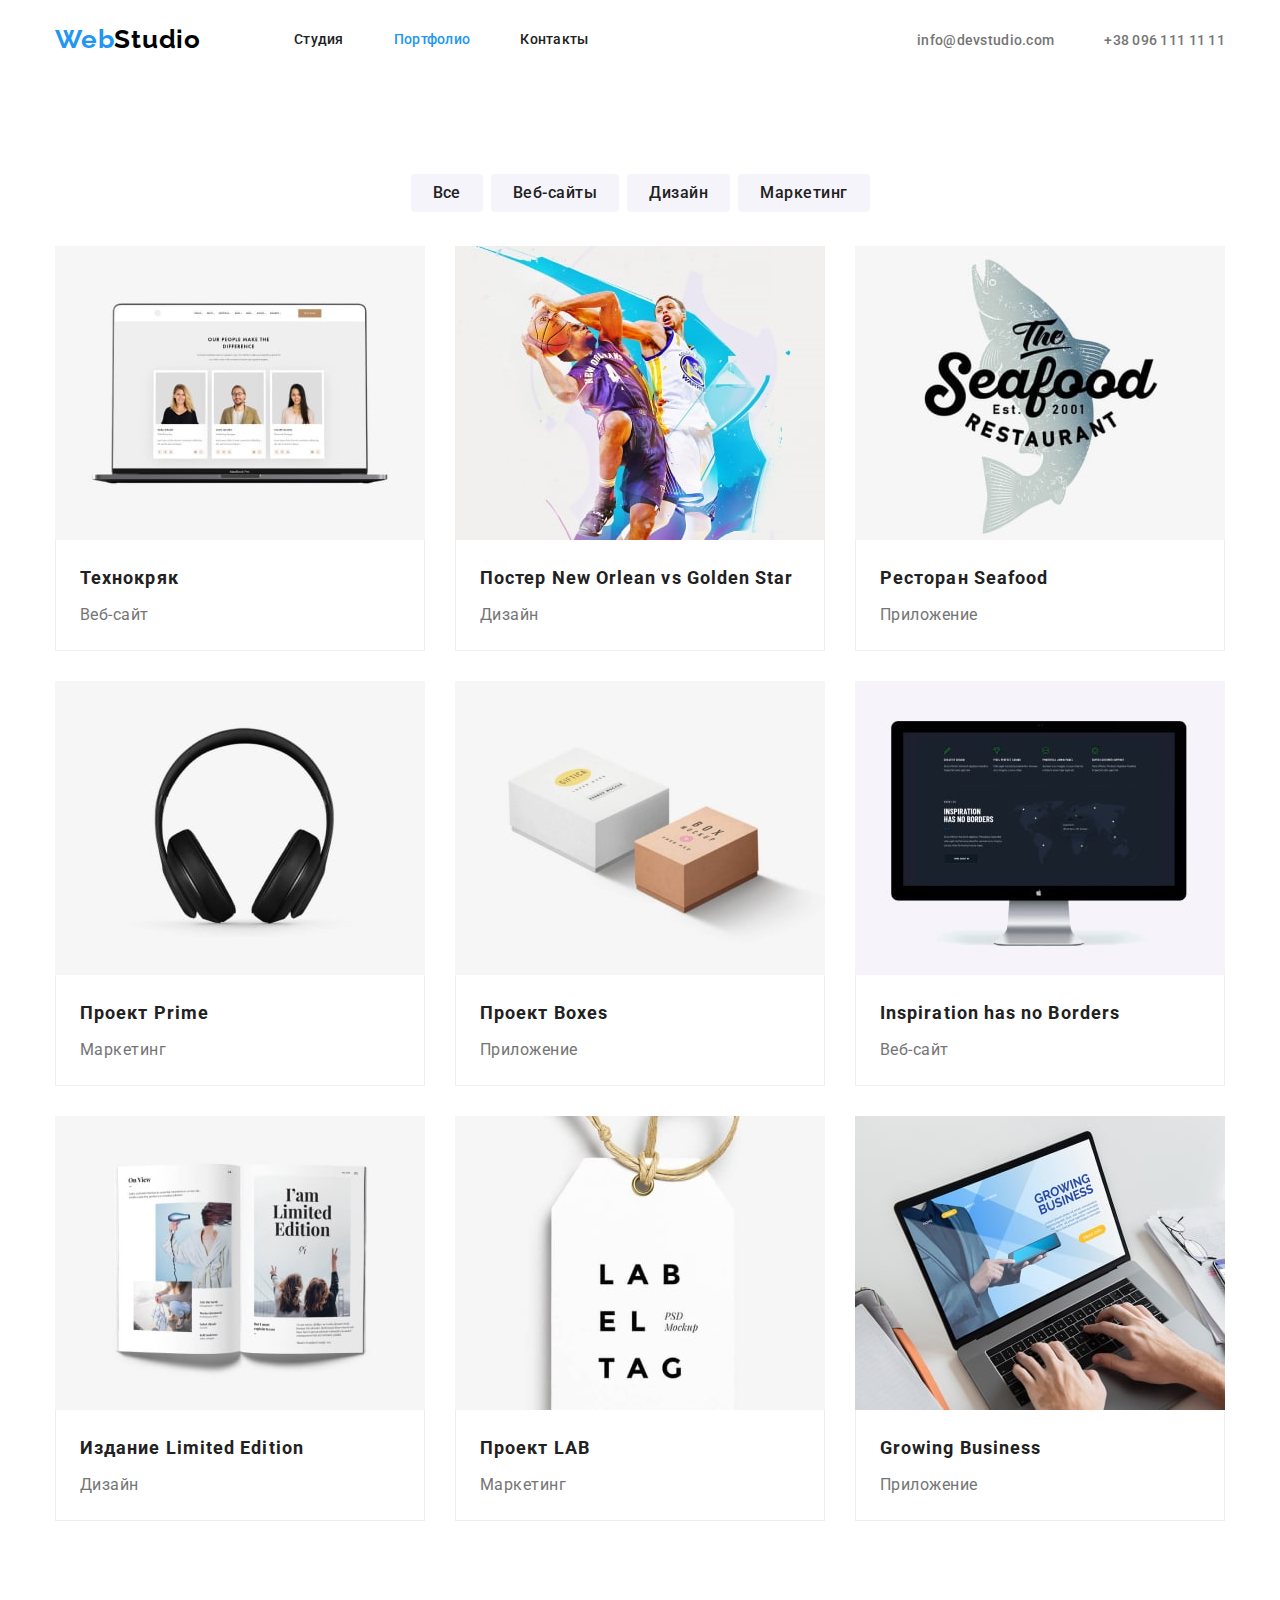
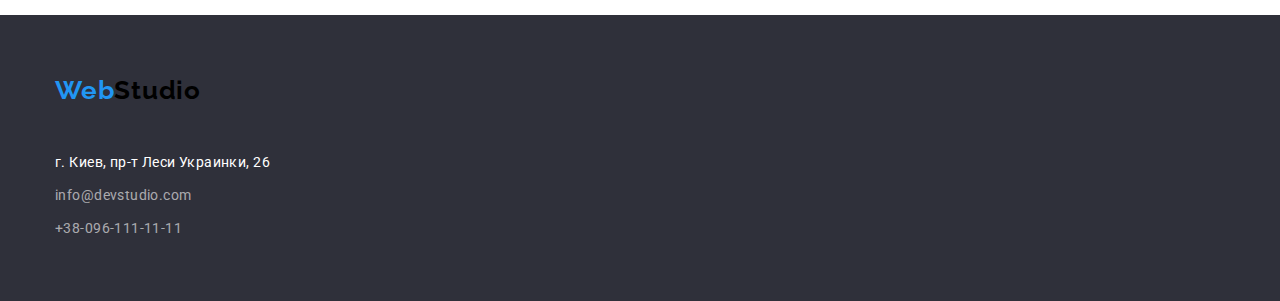
==== commit 67233359: "Исправления для валидации" ====
--- a/portfolio.html
+++ b/portfolio.html
@@ -19,11 +19,9 @@
   </head>
   <body class="page">
     <header class="page-header container">
-      <!---------------------------------------- Меню навигации -->
-      <!-- <div class="container position"> -->
+      <!-- Меню навигации -->
       <nav class="main-nav">
         <a href="./index.html" class="logo"><span class="part-one">Web</span>Studio</a>
-
         <ul class="site-nav list">
           <li class="item">
             <a href="./index.html" class="link">Студия</a>
@@ -36,16 +34,13 @@
           </li>
         </ul>
       </nav>
-      <!--------------------------------------------- Контакты -->
-      
+      <!-- Контакты -->
       <ul class="list list-nav">
         <li class="item">
           <a href="mailto:info@devstudio.com " class="contact-nav">info@devstudio.com</a>
-        </li">
+        </li>
         <li class="item"><a href="tel:+380961111111" class="contact-nav">+38 096 111 11 11</a></li>
       </ul>
-      
-      <!-- </div> -->
     </header>
     <main>
       <section class="section-portfolio">
@@ -68,11 +63,11 @@
                 height="294"
               />
               <div class="portfolio-subtitle">
-              <h3 class="title">Технокряк</h3>
-              <p class="text">Веб-сайт</p>
-              </div>
-            </li>
-            
+                <h3 class="title">Технокряк</h3>
+                <p class="text">Веб-сайт</p>
+              </div>
+            </li>
+
             <li class="item">
               <img
                 class="no-grap"
@@ -82,8 +77,8 @@
                 height="294"
               />
               <div class="portfolio-subtitle">
-              <h3 class="title">Постер New Orlean vs Golden Star</h3>
-              <p class="text">Дизайн</p>
+                <h3 class="title">Постер New Orlean vs Golden Star</h3>
+                <p class="text">Дизайн</p>
               </div>
             </li>
 
@@ -96,8 +91,8 @@
                 height="294"
               />
               <div class="portfolio-subtitle">
-              <h3 class="title">Ресторан Seafood</h3>
-              <p class="text">Приложение</p>
+                <h3 class="title">Ресторан Seafood</h3>
+                <p class="text">Приложение</p>
               </div>
             </li>
 
@@ -110,8 +105,8 @@
                 height="294"
               />
               <div class="portfolio-subtitle">
-              <h3 class="title">Проект Prime</h3>
-              <p class="text">Маркетинг</p>
+                <h3 class="title">Проект Prime</h3>
+                <p class="text">Маркетинг</p>
               </div>
             </li>
 
@@ -124,8 +119,8 @@
                 height="294"
               />
               <div class="portfolio-subtitle">
-              <h3 class="title">Проект Boxes</h3>
-              <p class="text">Приложение</p>
+                <h3 class="title">Проект Boxes</h3>
+                <p class="text">Приложение</p>
               </div>
             </li>
 
@@ -138,8 +133,8 @@
                 height="294"
               />
               <div class="portfolio-subtitle">
-              <h3 class="title">Inspiration has no Borders</h3>
-              <p class="text">Веб-сайт</p>
+                <h3 class="title">Inspiration has no Borders</h3>
+                <p class="text">Веб-сайт</p>
               </div>
             </li>
 
@@ -152,8 +147,8 @@
                 height="294"
               />
               <div class="portfolio-subtitle">
-              <h3 class="title">Издание Limited Edition</h3>
-              <p class="text">Дизайн</p>
+                <h3 class="title">Издание Limited Edition</h3>
+                <p class="text">Дизайн</p>
               </div>
             </li>
             <li class="item">
@@ -165,11 +160,11 @@
                 height="294"
               />
               <div class="portfolio-subtitle">
-              <h3 class="title">Проект LAB</h3>
-              <p class="text">Маркетинг</p>
-              </div>
-            </li>
-            
+                <h3 class="title">Проект LAB</h3>
+                <p class="text">Маркетинг</p>
+              </div>
+            </li>
+
             <li class="item">
               <img
                 class="no-grap"
@@ -179,8 +174,8 @@
                 height="294"
               />
               <div class="portfolio-subtitle">
-              <h3 class="title">Growing Business</h3>
-              <p class="text">Приложение</p>
+                <h3 class="title">Growing Business</h3>
+                <p class="text">Приложение</p>
               </div>
             </li>
           </ul>
--- a/css/styles.css
+++ b/css/styles.css
@@ -3,6 +3,7 @@
 /* Белые цвет #ffffff */
 /*Акцент  #2196F3*/
 /* фон секции "наша команда" #F5F4FA */
+/* Цвет рамки меню #ECECEC */
 
 :root {
   --primary-text-color: #757575;
@@ -13,6 +14,8 @@
   --logo-second-part: #000000;
   --primary-bcg-color: #2f303a;
   --section-team-color: #f5f4fa;
+  --nav-border-color: #ececec;
+  --card-border-color: #eeeeee;
   /* Cетка для портфолио */
   --portfolio-list-gap: 30px;
 }
@@ -78,11 +81,12 @@
   color: var(--accent-color);
 }
 
-/* главная навигация */
+/* ---------------------------------------Главная навигация---------------------------------- */
 .main-nav {
   display: flex;
   align-items: center;
 }
+
 .site-nav {
   display: flex;
   font-weight: 500;
@@ -90,22 +94,12 @@
   line-height: 1.14;
   letter-spacing: 0.02em;
 }
-/* .site-nav > li:first-child {
-  margin-left: 0;
-  margin-right: 0;
-} */
-/* .site-nav > li:last-child {
-  margin-right: 331px;
-  margin-left: 0;
-} */
+
 .site-nav .link {
   display: block;
   padding-top: 32px;
   padding-bottom: 32px;
   color: var(--title-text-color);
-  /* margin: 0 50px 32px 50px;
-  padding-top: 32px;
-  outline: tomato; */
 }
 .site-nav .item:not(:last-child) {
   margin-right: 50px;
@@ -121,10 +115,6 @@
 
 /*------------------------------------------ Контакты в главном меню -------------------------------*/
 
-/* .position-right {
-  display: flex;
-  justify-content: flex-end;
-} */
 .list-nav {
   display: flex;
   align-items: center;
@@ -135,17 +125,6 @@
   margin-right: 50px;
 }
 
-/* .list-nav > li:first-child {
-  margin-right: 50px;
-  margin-bottom: 32px;
-  padding-top: 32px;
-  margin-left: 0;
-}
-.list-nav > li:last-child {
-  margin-right: 0;
-  padding-top: 32px;
-  margin-bottom: 32px;
-} */
 .contact-nav {
   padding-top: 32px;
   padding-bottom: 32px;
@@ -157,6 +136,7 @@
   line-height: 1.14;
   letter-spacing: 0.02em;
 }
+
 .contact-nav:hover {
   color: var(--accent-color);
 }
@@ -167,9 +147,10 @@
   height: 600px;
   margin: 0 auto;
   text-align: center;
-
+  border-top: 1px solid var(--nav-border-color);
   background-color: var(--primary-bcg-color);
 }
+
 .hero .title {
   margin-top: 0;
   margin-bottom: 30px;
@@ -428,6 +409,8 @@
   letter-spacing: 0.03em;
 }
 .portfolio-subtitle {
+  border: 1px solid var(--card-border-color);
+  border-top: 0;
   padding: 20px 24px;
 }
 .portfolio-subtitle .title {
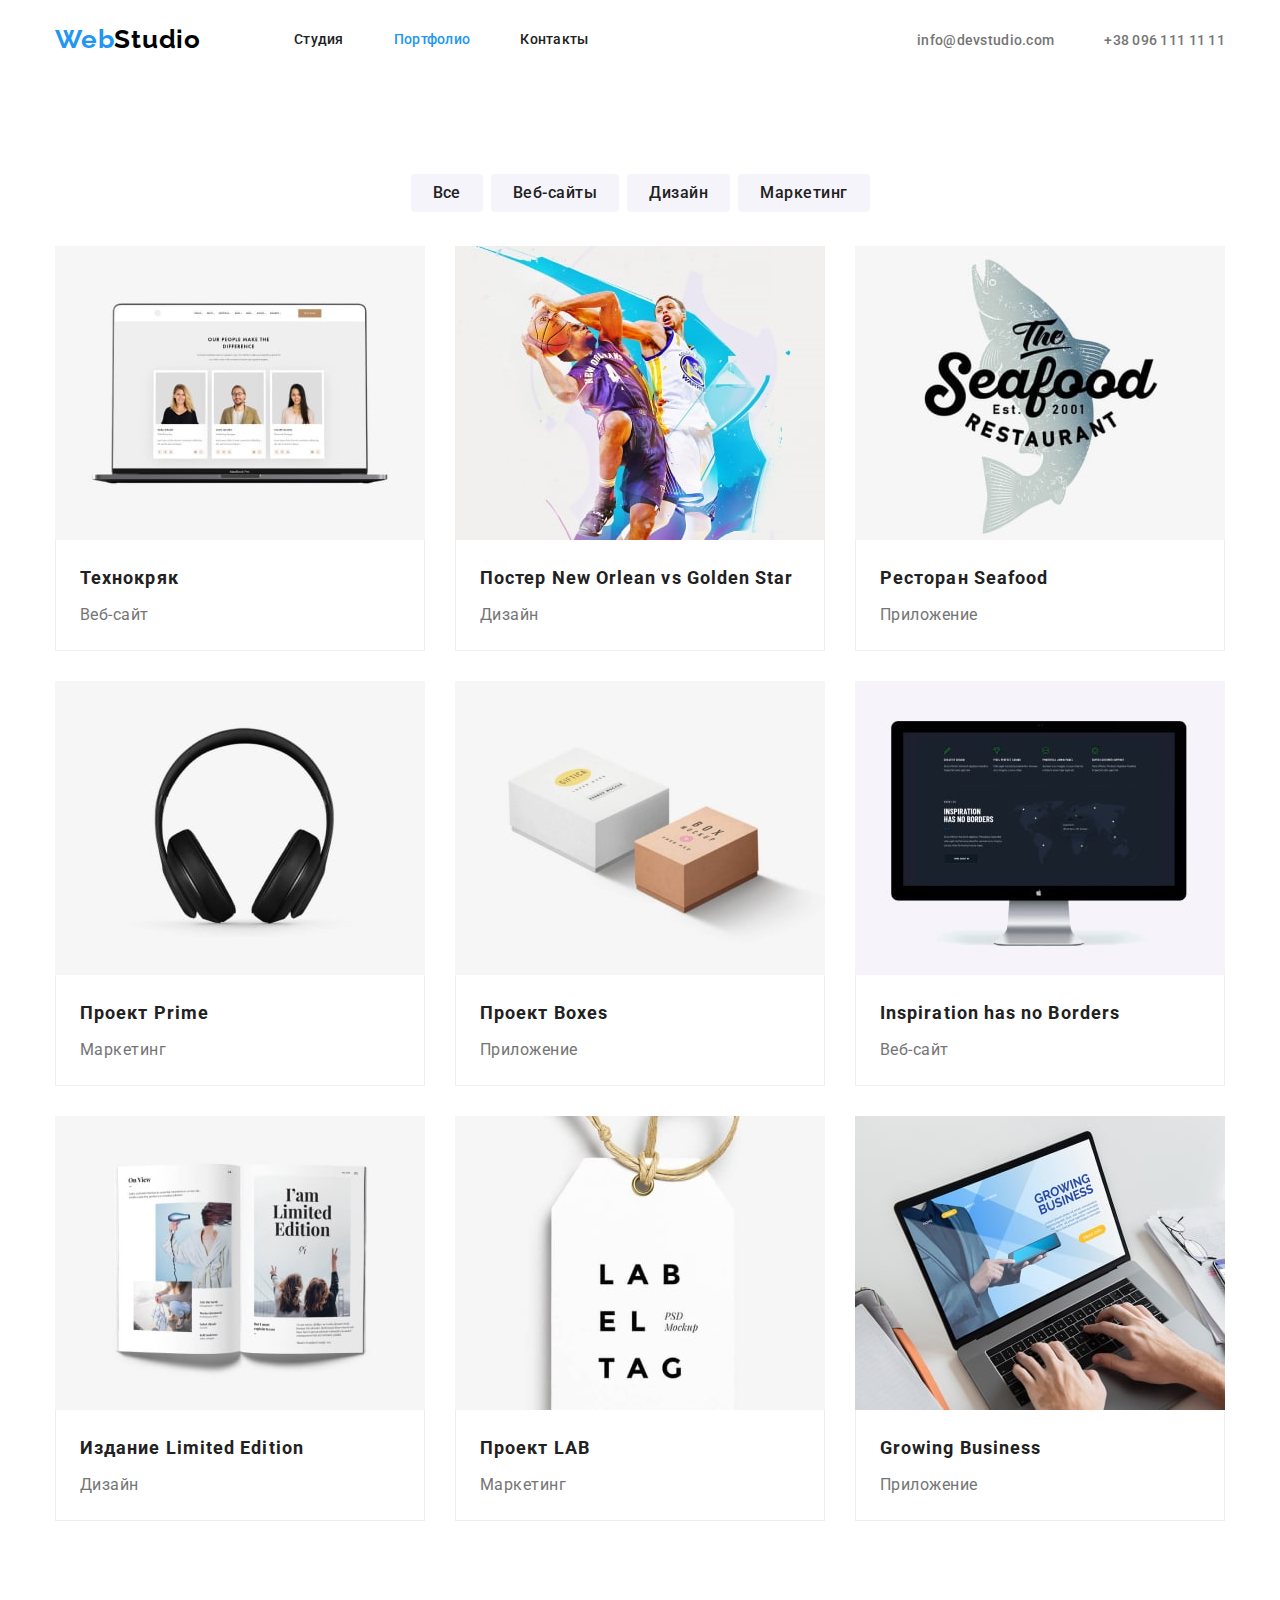
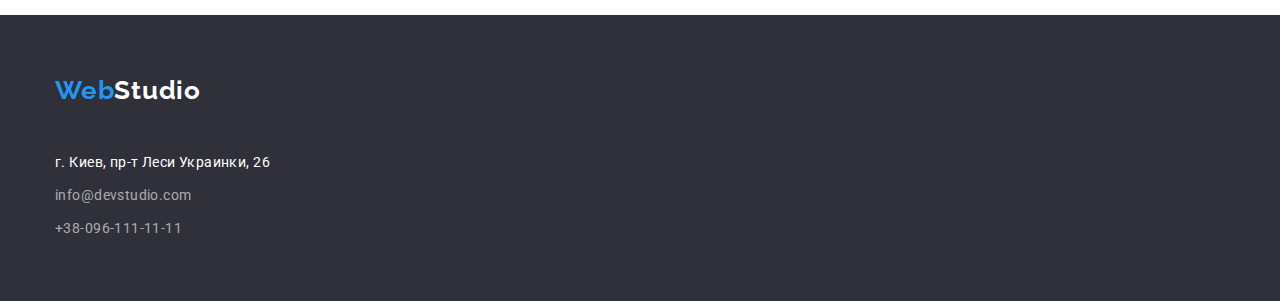
==== commit e834566d: "Добавляет белый цвет в лого футера" ====
--- a/portfolio.html
+++ b/portfolio.html
@@ -185,7 +185,9 @@
     <!-- Подвал -->
     <footer class="footer">
       <div class="container">
-        <a href="./index.html" class="logo"><span class="part-one">Web</span>Studio</a>
+        <a href="./index.html" class="logo"
+          ><span class="part-one">Web</span><span class="logo-second-part">Studio</span></a
+        >
         <address>
           <p class="adres">г. Киев, пр-т Леси Украинки, 26</p>
           <ul class="list">
--- a/css/styles.css
+++ b/css/styles.css
@@ -144,7 +144,7 @@
 /*------------------------------------------------------- Секция hero ----------------------------------------*/
 .hero {
   padding-top: 200px;
-  height: 600px;
+  padding-bottom: 194px;
   margin: 0 auto;
   text-align: center;
   border-top: 1px solid var(--nav-border-color);
@@ -171,8 +171,6 @@
   font-weight: 700;
   font-size: 16px;
   line-height: 1.88;
-  /* display: flex;
-  align-items: center; */
   text-align: center;
   padding: 10px 32px;
   display: inline-block;
@@ -254,6 +252,7 @@
 
   background-color: var(--section-team-color);
 }
+
 .section-team .title {
   margin-top: 0;
   margin-bottom: 0;
@@ -331,6 +330,10 @@
 
 .footer .list {
   padding-bottom: 60px;
+}
+
+.logo-second-part {
+  color: var(--primary-white-color);
 }
 /*------------------------------------------------- СТИЛИ ПОРТФОЛИО --------------------------------------*/
 
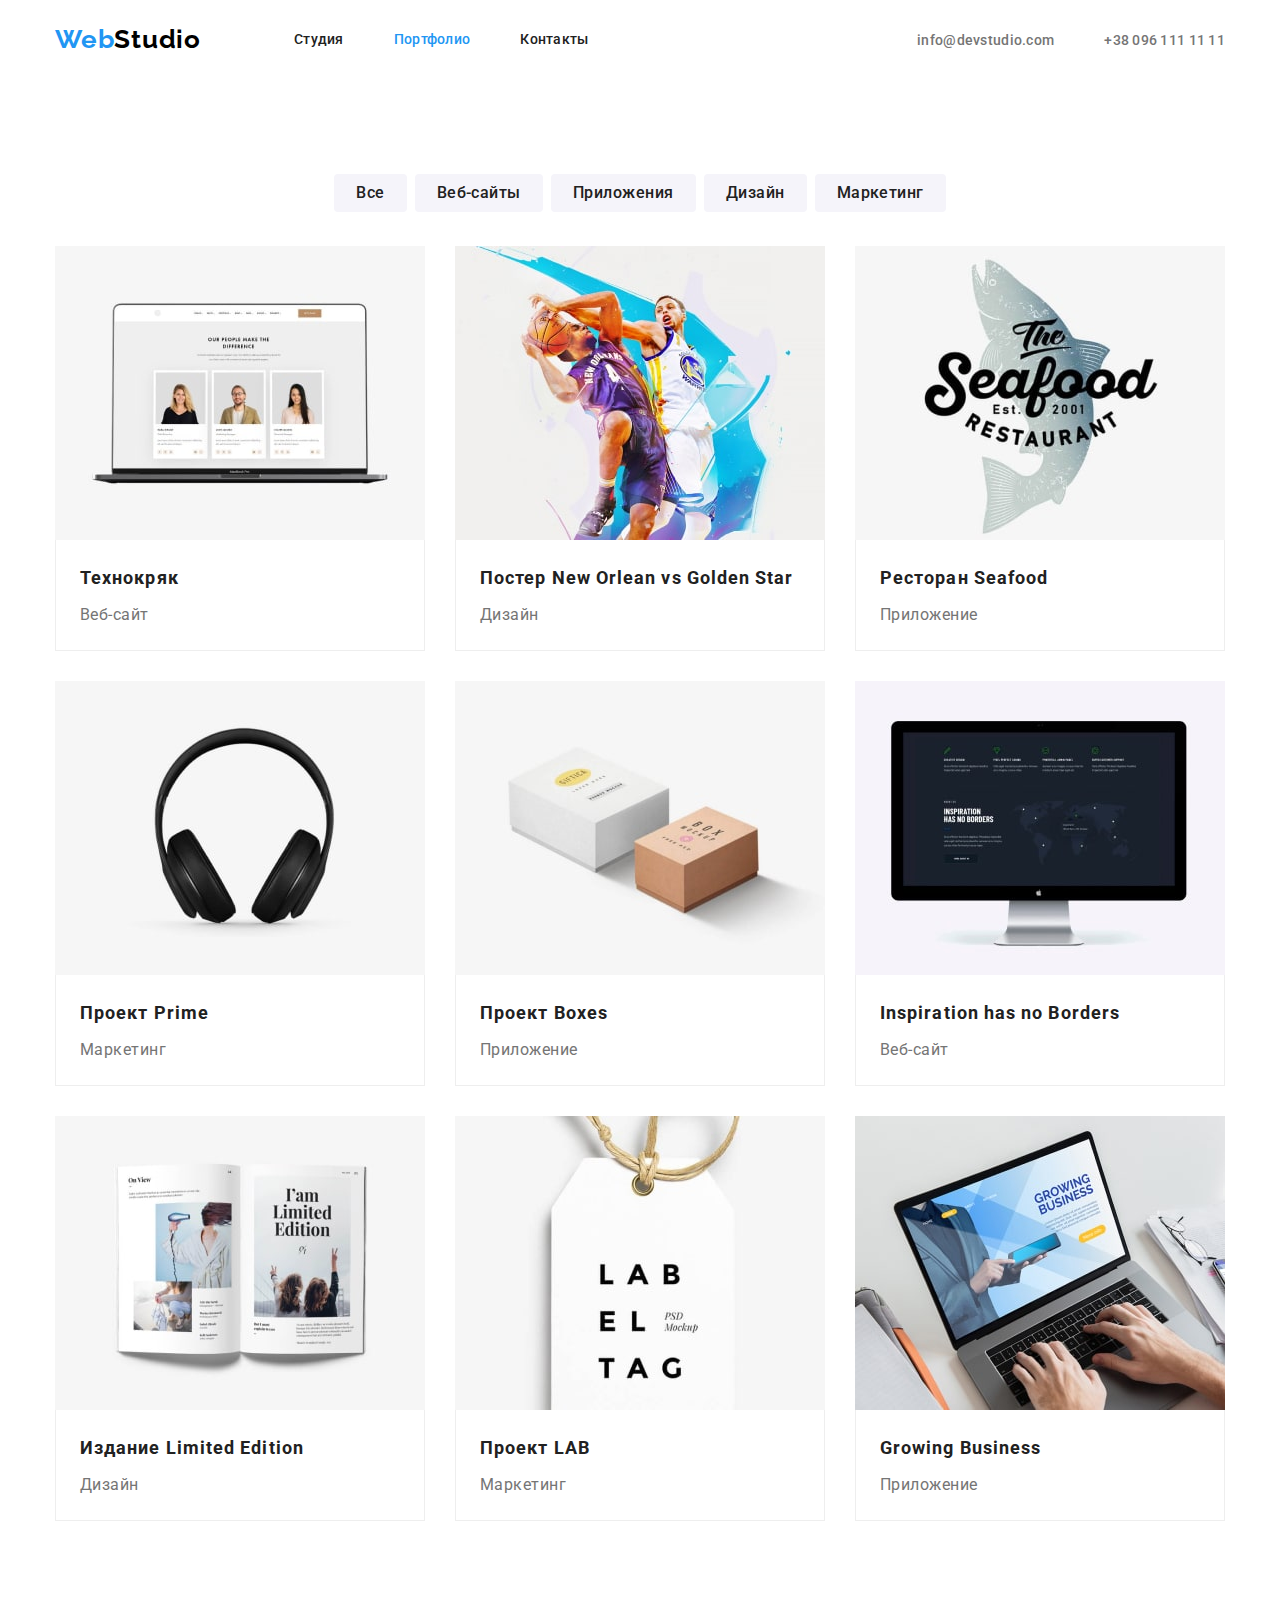
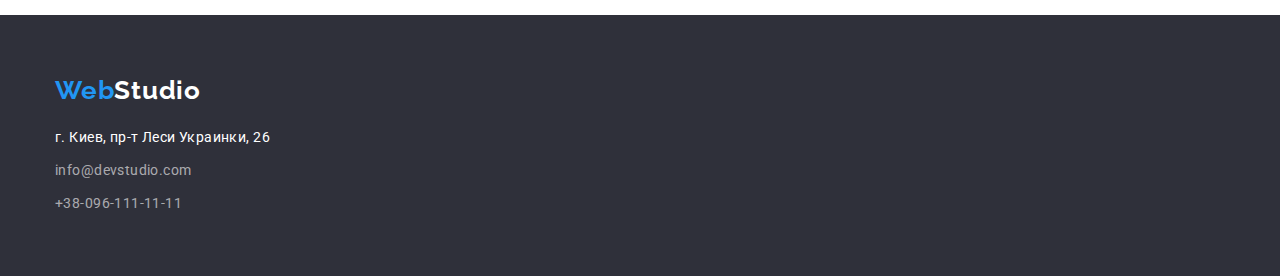
==== commit 7cd5e092: "Исправляет замечания" ====
--- a/portfolio.html
+++ b/portfolio.html
@@ -49,6 +49,7 @@
           <ul class="galary-btn list">
             <li class="item"><button class="button-link" type="button">Все</button></li>
             <li class="item"><button class="button-link" type="button">Веб-сайты</button></li>
+            <li class="item"><button class="button-link" type="button">Приложения</button></li>
             <li class="item"><button class="button-link" type="button">Дизайн</button></li>
             <li class="item"><button class="button-link" type="button">Маркетинг</button></li>
           </ul>
@@ -191,10 +192,12 @@
         <address>
           <p class="adres">г. Киев, пр-т Леси Украинки, 26</p>
           <ul class="list">
-            <li>
+            <li class="item-adres">
               <a href="mailto:info@devstudio.com " class="contact-footer">info@devstudio.com</a>
             </li>
-            <li><a href="tel:+380961111111" class="contact-footer">+38-096-111-11-11</a></li>
+            <li class="item-adres">
+              <a href="tel:+380961111111" class="contact-footer">+38-096-111-11-11</a>
+            </li>
           </ul>
         </address>
       </div>
--- a/css/styles.css
+++ b/css/styles.css
@@ -141,18 +141,22 @@
   color: var(--accent-color);
 }
 
+.btn-line {
+  border-bottom: 1px solid var(--nav-border-color);
+}
+
 /*------------------------------------------------------- Секция hero ----------------------------------------*/
 .hero {
   padding-top: 200px;
-  padding-bottom: 194px;
+  padding-bottom: 200px;
   margin: 0 auto;
   text-align: center;
-  border-top: 1px solid var(--nav-border-color);
   background-color: var(--primary-bcg-color);
 }
 
 .hero .title {
-  margin-top: 0;
+  width: 696px;
+  margin: 0 auto;
   margin-bottom: 30px;
 
   color: var(--primary-white-color);
@@ -270,9 +274,16 @@
 .section-team .item:not(:last-child) {
   margin-right: 30px;
 }
+.team-list .item {
+  background-color: var(--primary-white-color);
+}
+
+.subtitle {
+  padding: 30px 0;
+}
 
 .section-team .name {
-  margin-top: 30px;
+  margin-top: 0;
   margin-bottom: 0;
   text-align: center;
   color: var(--title-text-color);
@@ -299,37 +310,39 @@
 .footer {
   background-color: var(--primary-bcg-color);
 }
+.footer .container {
+  padding-top: 60px;
+  padding-bottom: 60px;
+}
 
 .footer .logo {
   display: inline-block;
   margin-right: 0;
-  padding-top: 60px;
+  margin-bottom: 20px;
+  padding: 0;
 }
 .adres {
-  margin-top: 20px;
-  margin-bottom: 0;
+  margin-top: 0;
+  margin-bottom: 9px;
   font-style: normal;
   font-weight: 400;
   font-size: 14px;
   line-height: 1.71;
   letter-spacing: 0.03em;
   color: var(--primary-white-color);
+}
+.item-adres:not(:last-child) {
+  margin-bottom: 9px;
 }
 
 .contact-footer {
   display: inline-block;
-  margin-top: 9px;
-
   font-style: normal;
   font-weight: 400;
   font-size: 14px;
   line-height: 1.71;
   letter-spacing: 0.03em;
   color: rgba(255, 255, 255, 0.6);
-}
-
-.footer .list {
-  padding-bottom: 60px;
 }
 
 .logo-second-part {
